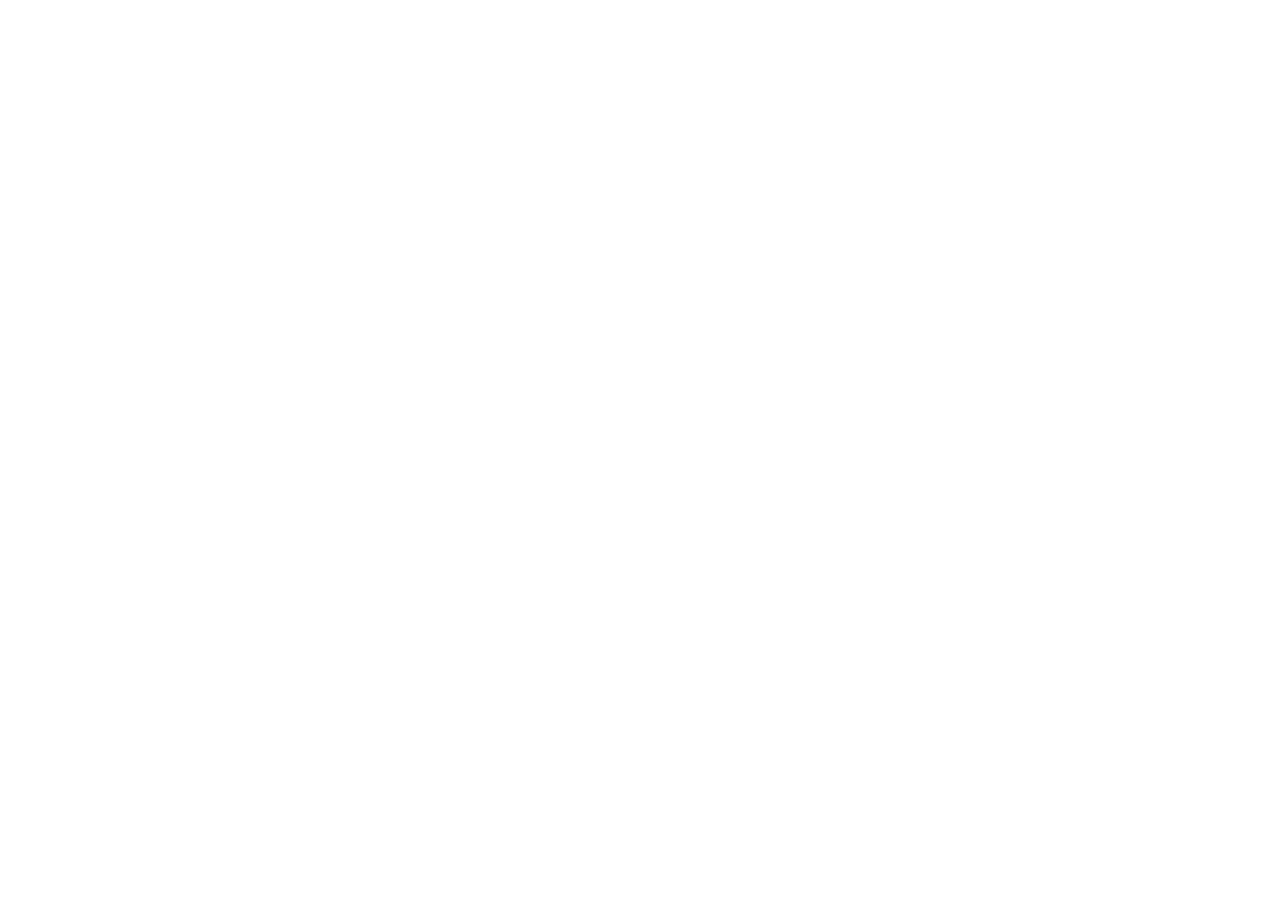
==== index.html @ 2607ab04 "init project" ====
<!DOCTYPE html>
<html lang="zh-CN">

<head>
  <meta charset="UTF-8">
  <meta name="viewport" content="width=device-width, initial-scale=1.0">
  <title>Document</title>
</head>

<body>

</body>

</html>
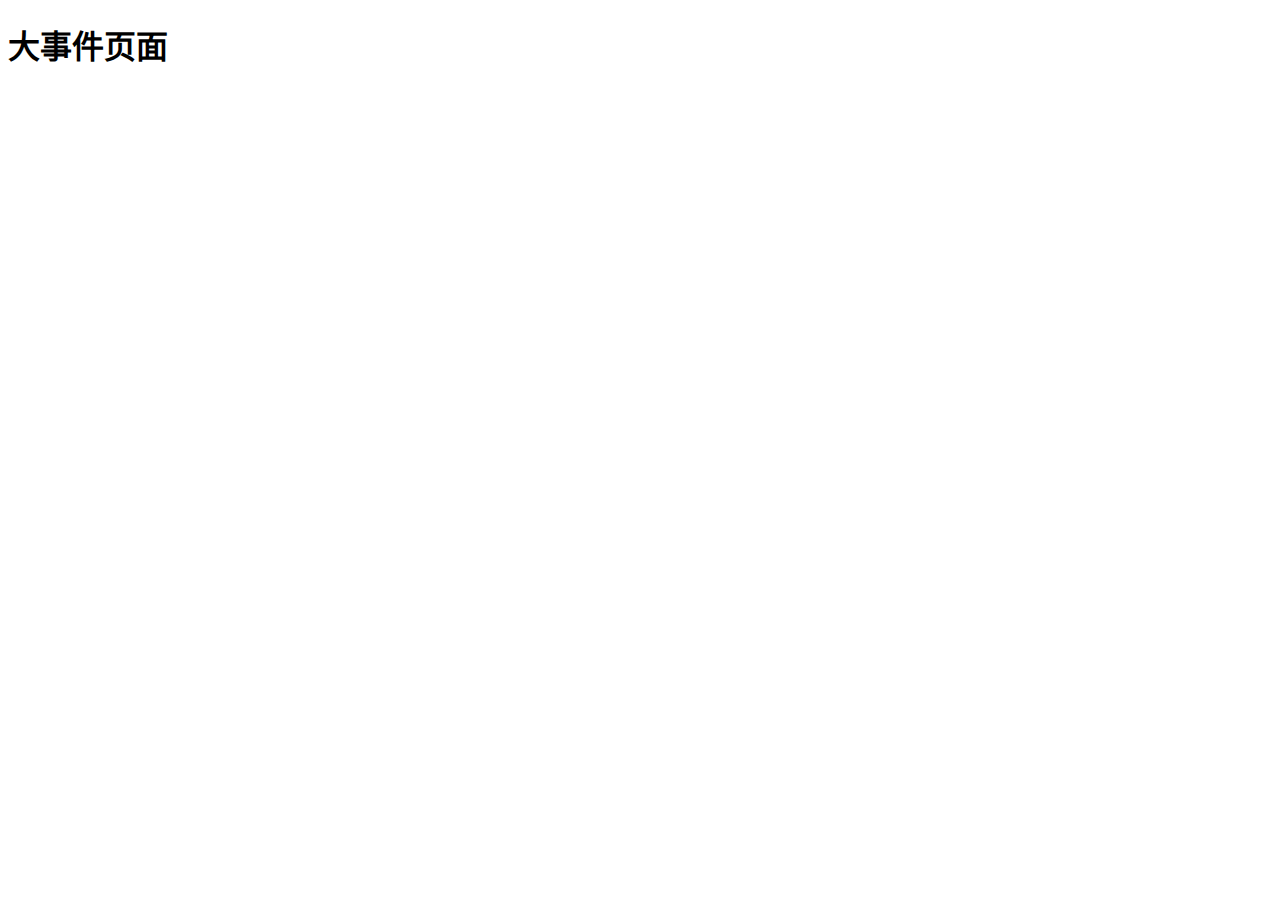
==== commit 55312d10: "大事件的登录和注册3" ====
--- a/index.html
+++ b/index.html
@@ -8,7 +8,7 @@
 </head>
 
 <body>
-
+  <h1>大事件页面</h1>
 </body>
 
 </html>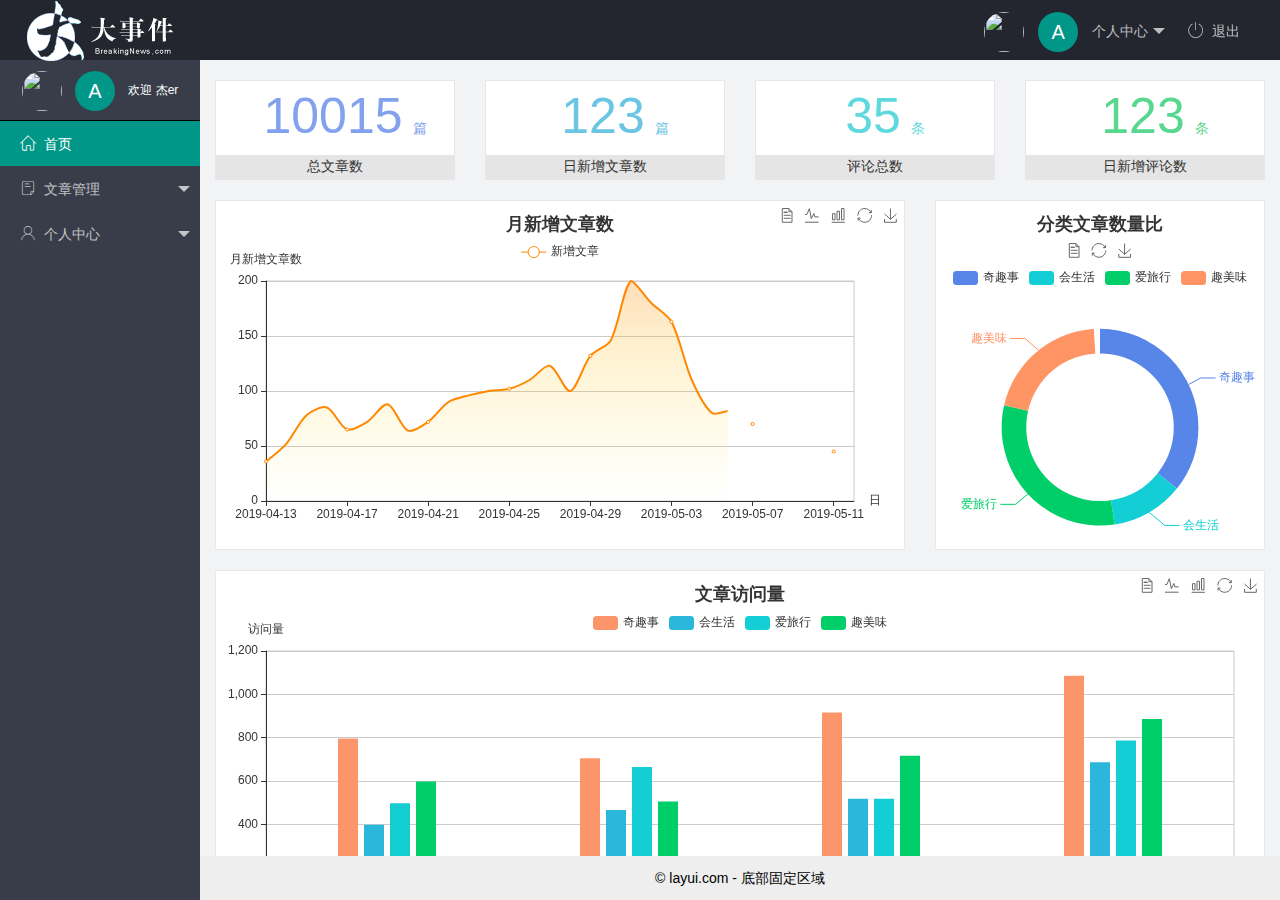
==== commit 39a429e9: "主页功能完成" ====
--- a/index.html
+++ b/index.html
@@ -1,14 +1,99 @@
 <!DOCTYPE html>
-<html lang="zh-CN">
+<html lang="en">
 
 <head>
-  <meta charset="UTF-8">
-  <meta name="viewport" content="width=device-width, initial-scale=1.0">
-  <title>Document</title>
+  <meta charset="UTF-8" />
+  <meta name="viewport" content="width=device-width, initial-scale=1.0" />
+  <title>后台主页</title>
+  <!-- 导入 layui 的样式表 -->
+  <link rel="stylesheet" href="/assets/lib/layui/css/layui.css" />
+  <!-- 引入第三方图标样式 -->
+  <link rel="stylesheet" href="/assets/fonts/iconfont.css">
+  <!-- 首页css -->
+  <link rel="stylesheet" href="/assets/css/index.css">
 </head>
 
-<body>
-  <h1>大事件页面</h1>
+<body class="layui-layout-body">
+  <div class="layui-layout layui-layout-admin">
+    <div class="layui-header">
+      <div class="layui-logo">
+        <img src="/assets/images/logo.png" alt="" />
+      </div>
+      <!-- 头部区域（可配合layui已有的水平导航） -->
+      <ul class="layui-nav layui-layout-right">
+        <li class="layui-nav-item">
+          <a href="javascript:;">
+            <img src="http://t.cn/RCzsdCq" class="layui-nav-img" />
+            <span class="user-avatar">A</span>
+            个人中心
+          </a>
+          <dl class="layui-nav-child">
+            <dd><a href="">基本资料</a></dd>
+            <dd><a href="">更换头像</a></dd>
+            <dd><a href="">重置密码</a></dd>
+          </dl>
+        </li>
+        <li class="layui-nav-item"><a href="javascript:;" id="btnLogout">
+            <span class="iconfont icon-tuichu"></span>退出</a></li>
+      </ul>
+    </div>
+
+    <div class="layui-side layui-bg-black">
+      <div class="layui-side-scroll">
+        <!-- 左侧头像区域 -->
+        <div class="userinfo">
+          <img src="http://t.cn/RCzsdCq" class="layui-nav-img">
+          <span class="user-avatar">A</span>
+          <span id="welcome">欢迎 杰er</span>
+        </div>
+        <!-- 左侧导航区域（可配合layui已有的垂直导航） -->
+        <ul class="layui-nav layui-nav-tree" lay-shrink="all">
+          <li class="layui-nav-item layui-this"><a href="/home/dashboard.html" target="fm">
+              <span class="iconfont icon-home"></span>首页</a>
+          </li>
+          <li class="layui-nav-item  ">
+            <a class="" href="javascript:;">
+              <span class="iconfont icon-16"></span>文章管理</a>
+            <dl class="layui-nav-child">
+              <dd><a href="javascript:;">
+                  <i class="layui-icon layui-icon-app"></i> 文章类别</a></dd>
+              <dd><a href="javascript:;">
+                  <i class="layui-icon layui-icon-app"></i> 文章列表</a></dd>
+              <dd><a href="javascript:;">
+                  <i class="layui-icon layui-icon-app"></i> 发表文章</a></dd>
+            </dl>
+          </li>
+          <li class="layui-nav-item">
+            <a href="javascript:;">
+              <span class="iconfont icon-user"></span>个人中心</a>
+            <dl class="layui-nav-child">
+              <dd><a href="javascript:;">
+                  <i class="layui-icon layui-icon-app"></i> 基本资料</a></dd>
+              <dd><a href="javascript:;">
+                  <i class="layui-icon layui-icon-app"></i> 更换头像</a></dd>
+              <dd><a href="javascript:;">
+                  <i class="layui-icon layui-icon-app"></i> 重置密码</a></dd>
+            </dl>
+          </li>
+        </ul>
+      </div>
+    </div>
+
+    <div class="layui-body">
+      <!-- 内容主体区域 -->
+      <iframe name="fm" src="/home/dashboard.html" frameborder="0"></iframe>
+    </div>
+
+    <div class="layui-footer">
+      <!-- 底部固定区域 -->
+      © layui.com - 底部固定区域
+    </div>
+  </div>
+  <!-- 导入 layui 的JS文件 -->
+  <script src="/assets/lib/layui/layui.all.js"></script>
+  <script src="/assets/lib/jquery.js"></script>
+  <script src="/assets/js/baseAPI.js"></script>
+  <script src="/assets/js/index.js"></script>
 </body>
 
 </html>--- a/assets/lib/layui/css/layui.css
+++ b/assets/lib/layui/css/layui.css
@@ -0,0 +1,2 @@
+/** layui-v2.5.5 MIT License By https://www.layui.com */
+ .layui-inline,img{display:inline-block;vertical-align:middle}h1,h2,h3,h4,h5,h6{font-weight:400}.layui-edge,.layui-header,.layui-inline,.layui-main{position:relative}.layui-body,.layui-edge,.layui-elip{overflow:hidden}.layui-btn,.layui-edge,.layui-inline,img{vertical-align:middle}.layui-btn,.layui-disabled,.layui-icon,.layui-unselect{-moz-user-select:none;-webkit-user-select:none;-ms-user-select:none}.layui-elip,.layui-form-checkbox span,.layui-form-pane .layui-form-label{text-overflow:ellipsis;white-space:nowrap}.layui-breadcrumb,.layui-tree-btnGroup{visibility:hidden}blockquote,body,button,dd,div,dl,dt,form,h1,h2,h3,h4,h5,h6,input,li,ol,p,pre,td,textarea,th,ul{margin:0;padding:0;-webkit-tap-highlight-color:rgba(0,0,0,0)}a:active,a:hover{outline:0}img{border:none}li{list-style:none}table{border-collapse:collapse;border-spacing:0}h4,h5,h6{font-size:100%}button,input,optgroup,option,select,textarea{font-family:inherit;font-size:inherit;font-style:inherit;font-weight:inherit;outline:0}pre{white-space:pre-wrap;white-space:-moz-pre-wrap;white-space:-pre-wrap;white-space:-o-pre-wrap;word-wrap:break-word}body{line-height:24px;font:14px Helvetica Neue,Helvetica,PingFang SC,Tahoma,Arial,sans-serif}hr{height:1px;margin:10px 0;border:0;clear:both}a{color:#333;text-decoration:none}a:hover{color:#777}a cite{font-style:normal;*cursor:pointer}.layui-border-box,.layui-border-box *{box-sizing:border-box}.layui-box,.layui-box *{box-sizing:content-box}.layui-clear{clear:both;*zoom:1}.layui-clear:after{content:'\20';clear:both;*zoom:1;display:block;height:0}.layui-inline{*display:inline;*zoom:1}.layui-edge{display:inline-block;width:0;height:0;border-width:6px;border-style:dashed;border-color:transparent}.layui-edge-top{top:-4px;border-bottom-color:#999;border-bottom-style:solid}.layui-edge-right{border-left-color:#999;border-left-style:solid}.layui-edge-bottom{top:2px;border-top-color:#999;border-top-style:solid}.layui-edge-left{border-right-color:#999;border-right-style:solid}.layui-disabled,.layui-disabled:hover{color:#d2d2d2!important;cursor:not-allowed!important}.layui-circle{border-radius:100%}.layui-show{display:block!important}.layui-hide{display:none!important}@font-face{font-family:layui-icon;src:url(../font/iconfont.eot?v=250);src:url(../font/iconfont.eot?v=250#iefix) format('embedded-opentype'),url(../font/iconfont.woff2?v=250) format('woff2'),url(../font/iconfont.woff?v=250) format('woff'),url(../font/iconfont.ttf?v=250) format('truetype'),url(../font/iconfont.svg?v=250#layui-icon) format('svg')}.layui-icon{font-family:layui-icon!important;font-size:16px;font-style:normal;-webkit-font-smoothing:antialiased;-moz-osx-font-smoothing:grayscale}.layui-icon-reply-fill:before{content:"\e611"}.layui-icon-set-fill:before{content:"\e614"}.layui-icon-menu-fill:before{content:"\e60f"}.layui-icon-search:before{content:"\e615"}.layui-icon-share:before{content:"\e641"}.layui-icon-set-sm:before{content:"\e620"}.layui-icon-engine:before{content:"\e628"}.layui-icon-close:before{content:"\1006"}.layui-icon-close-fill:before{content:"\1007"}.layui-icon-chart-screen:before{content:"\e629"}.layui-icon-star:before{content:"\e600"}.layui-icon-circle-dot:before{content:"\e617"}.layui-icon-chat:before{content:"\e606"}.layui-icon-release:before{content:"\e609"}.layui-icon-list:before{content:"\e60a"}.layui-icon-chart:before{content:"\e62c"}.layui-icon-ok-circle:before{content:"\1005"}.layui-icon-layim-theme:before{content:"\e61b"}.layui-icon-table:before{content:"\e62d"}.layui-icon-right:before{content:"\e602"}.layui-icon-left:before{content:"\e603"}.layui-icon-cart-simple:before{content:"\e698"}.layui-icon-face-cry:before{content:"\e69c"}.layui-icon-face-smile:before{content:"\e6af"}.layui-icon-survey:before{content:"\e6b2"}.layui-icon-tree:before{content:"\e62e"}.layui-icon-upload-circle:before{content:"\e62f"}.layui-icon-add-circle:before{content:"\e61f"}.layui-icon-download-circle:before{content:"\e601"}.layui-icon-templeate-1:before{content:"\e630"}.layui-icon-util:before{content:"\e631"}.layui-icon-face-surprised:before{content:"\e664"}.layui-icon-edit:before{content:"\e642"}.layui-icon-speaker:before{content:"\e645"}.layui-icon-down:before{content:"\e61a"}.layui-icon-file:before{content:"\e621"}.layui-icon-layouts:before{content:"\e632"}.layui-icon-rate-half:before{content:"\e6c9"}.layui-icon-add-circle-fine:before{content:"\e608"}.layui-icon-prev-circle:before{content:"\e633"}.layui-icon-read:before{content:"\e705"}.layui-icon-404:before{content:"\e61c"}.layui-icon-carousel:before{content:"\e634"}.layui-icon-help:before{content:"\e607"}.layui-icon-code-circle:before{content:"\e635"}.layui-icon-water:before{content:"\e636"}.layui-icon-username:before{content:"\e66f"}.layui-icon-find-fill:before{content:"\e670"}.layui-icon-about:before{content:"\e60b"}.layui-icon-location:before{content:"\e715"}.layui-icon-up:before{content:"\e619"}.layui-icon-pause:before{content:"\e651"}.layui-icon-date:before{content:"\e637"}.layui-icon-layim-uploadfile:before{content:"\e61d"}.layui-icon-delete:before{content:"\e640"}.layui-icon-play:before{content:"\e652"}.layui-icon-top:before{content:"\e604"}.layui-icon-friends:before{content:"\e612"}.layui-icon-refresh-3:before{content:"\e9aa"}.layui-icon-ok:before{content:"\e605"}.layui-icon-layer:before{content:"\e638"}.layui-icon-face-smile-fine:before{content:"\e60c"}.layui-icon-dollar:before{content:"\e659"}.layui-icon-group:before{content:"\e613"}.layui-icon-layim-download:before{content:"\e61e"}.layui-icon-picture-fine:before{content:"\e60d"}.layui-icon-link:before{content:"\e64c"}.layui-icon-diamond:before{content:"\e735"}.layui-icon-log:before{content:"\e60e"}.layui-icon-rate-solid:before{content:"\e67a"}.layui-icon-fonts-del:before{content:"\e64f"}.layui-icon-unlink:before{content:"\e64d"}.layui-icon-fonts-clear:before{content:"\e639"}.layui-icon-triangle-r:before{content:"\e623"}.layui-icon-circle:before{content:"\e63f"}.layui-icon-radio:before{content:"\e643"}.layui-icon-align-center:before{content:"\e647"}.layui-icon-align-right:before{content:"\e648"}.layui-icon-align-left:before{content:"\e649"}.layui-icon-loading-1:before{content:"\e63e"}.layui-icon-return:before{content:"\e65c"}.layui-icon-fonts-strong:before{content:"\e62b"}.layui-icon-upload:before{content:"\e67c"}.layui-icon-dialogue:before{content:"\e63a"}.layui-icon-video:before{content:"\e6ed"}.layui-icon-headset:before{content:"\e6fc"}.layui-icon-cellphone-fine:before{content:"\e63b"}.layui-icon-add-1:before{content:"\e654"}.layui-icon-face-smile-b:before{content:"\e650"}.layui-icon-fonts-html:before{content:"\e64b"}.layui-icon-form:before{content:"\e63c"}.layui-icon-cart:before{content:"\e657"}.layui-icon-camera-fill:before{content:"\e65d"}.layui-icon-tabs:before{content:"\e62a"}.layui-icon-fonts-code:before{content:"\e64e"}.layui-icon-fire:before{content:"\e756"}.layui-icon-set:before{content:"\e716"}.layui-icon-fonts-u:before{content:"\e646"}.layui-icon-triangle-d:before{content:"\e625"}.layui-icon-tips:before{content:"\e702"}.layui-icon-picture:before{content:"\e64a"}.layui-icon-more-vertical:before{content:"\e671"}.layui-icon-flag:before{content:"\e66c"}.layui-icon-loading:before{content:"\e63d"}.layui-icon-fonts-i:before{content:"\e644"}.layui-icon-refresh-1:before{content:"\e666"}.layui-icon-rmb:before{content:"\e65e"}.layui-icon-home:before{content:"\e68e"}.layui-icon-user:before{content:"\e770"}.layui-icon-notice:before{content:"\e667"}.layui-icon-login-weibo:before{content:"\e675"}.layui-icon-voice:before{content:"\e688"}.layui-icon-upload-drag:before{content:"\e681"}.layui-icon-login-qq:before{content:"\e676"}.layui-icon-snowflake:before{content:"\e6b1"}.layui-icon-file-b:before{content:"\e655"}.layui-icon-template:before{content:"\e663"}.layui-icon-auz:before{content:"\e672"}.layui-icon-console:before{content:"\e665"}.layui-icon-app:before{content:"\e653"}.layui-icon-prev:before{content:"\e65a"}.layui-icon-website:before{content:"\e7ae"}.layui-icon-next:before{content:"\e65b"}.layui-icon-component:before{content:"\e857"}.layui-icon-more:before{content:"\e65f"}.layui-icon-login-wechat:before{content:"\e677"}.layui-icon-shrink-right:before{content:"\e668"}.layui-icon-spread-left:before{content:"\e66b"}.layui-icon-camera:before{content:"\e660"}.layui-icon-note:before{content:"\e66e"}.layui-icon-refresh:before{content:"\e669"}.layui-icon-female:before{content:"\e661"}.layui-icon-male:before{content:"\e662"}.layui-icon-password:before{content:"\e673"}.layui-icon-senior:before{content:"\e674"}.layui-icon-theme:before{content:"\e66a"}.layui-icon-tread:before{content:"\e6c5"}.layui-icon-praise:before{content:"\e6c6"}.layui-icon-star-fill:before{content:"\e658"}.layui-icon-rate:before{content:"\e67b"}.layui-icon-template-1:before{content:"\e656"}.layui-icon-vercode:before{content:"\e679"}.layui-icon-cellphone:before{content:"\e678"}.layui-icon-screen-full:before{content:"\e622"}.layui-icon-screen-restore:before{content:"\e758"}.layui-icon-cols:before{content:"\e610"}.layui-icon-export:before{content:"\e67d"}.layui-icon-print:before{content:"\e66d"}.layui-icon-slider:before{content:"\e714"}.layui-icon-addition:before{content:"\e624"}.layui-icon-subtraction:before{content:"\e67e"}.layui-icon-service:before{content:"\e626"}.layui-icon-transfer:before{content:"\e691"}.layui-main{width:1140px;margin:0 auto}.layui-header{z-index:1000;height:60px}.layui-header a:hover{transition:all .5s;-webkit-transition:all .5s}.layui-side{position:fixed;left:0;top:0;bottom:0;z-index:999;width:200px;overflow-x:hidden}.layui-side-scroll{position:relative;width:220px;height:100%;overflow-x:hidden}.layui-body{position:absolute;left:200px;right:0;top:0;bottom:0;z-index:998;width:auto;overflow-y:auto;box-sizing:border-box}.layui-layout-body{overflow:hidden}.layui-layout-admin .layui-header{background-color:#23262E}.layui-layout-admin .layui-side{top:60px;width:200px;overflow-x:hidden}.layui-layout-admin .layui-body{position:fixed;top:60px;bottom:44px}.layui-layout-admin .layui-main{width:auto;margin:0 15px}.layui-layout-admin .layui-footer{position:fixed;left:200px;right:0;bottom:0;height:44px;line-height:44px;padding:0 15px;background-color:#eee}.layui-layout-admin .layui-logo{position:absolute;left:0;top:0;width:200px;height:100%;line-height:60px;text-align:center;color:#009688;font-size:16px}.layui-layout-admin .layui-header .layui-nav{background:0 0}.layui-layout-left{position:absolute!important;left:200px;top:0}.layui-layout-right{position:absolute!important;right:0;top:0}.layui-container{position:relative;margin:0 auto;padding:0 15px;box-sizing:border-box}.layui-fluid{position:relative;margin:0 auto;padding:0 15px}.layui-row:after,.layui-row:before{content:'';display:block;clear:both}.layui-col-lg1,.layui-col-lg10,.layui-col-lg11,.layui-col-lg12,.layui-col-lg2,.layui-col-lg3,.layui-col-lg4,.layui-col-lg5,.layui-col-lg6,.layui-col-lg7,.layui-col-lg8,.layui-col-lg9,.layui-col-md1,.layui-col-md10,.layui-col-md11,.layui-col-md12,.layui-col-md2,.layui-col-md3,.layui-col-md4,.layui-col-md5,.layui-col-md6,.layui-col-md7,.layui-col-md8,.layui-col-md9,.layui-col-sm1,.layui-col-sm10,.layui-col-sm11,.layui-col-sm12,.layui-col-sm2,.layui-col-sm3,.layui-col-sm4,.layui-col-sm5,.layui-col-sm6,.layui-col-sm7,.layui-col-sm8,.layui-col-sm9,.layui-col-xs1,.layui-col-xs10,.layui-col-xs11,.layui-col-xs12,.layui-col-xs2,.layui-col-xs3,.layui-col-xs4,.layui-col-xs5,.layui-col-xs6,.layui-col-xs7,.layui-col-xs8,.layui-col-xs9{position:relative;display:block;box-sizing:border-box}.layui-col-xs1,.layui-col-xs10,.layui-col-xs11,.layui-col-xs12,.layui-col-xs2,.layui-col-xs3,.layui-col-xs4,.layui-col-xs5,.layui-col-xs6,.layui-col-xs7,.layui-col-xs8,.layui-col-xs9{float:left}.layui-col-xs1{width:8.33333333%}.layui-col-xs2{width:16.66666667%}.layui-col-xs3{width:25%}.layui-col-xs4{width:33.33333333%}.layui-col-xs5{width:41.66666667%}.layui-col-xs6{width:50%}.layui-col-xs7{width:58.33333333%}.layui-col-xs8{width:66.66666667%}.layui-col-xs9{width:75%}.layui-col-xs10{width:83.33333333%}.layui-col-xs11{width:91.66666667%}.layui-col-xs12{width:100%}.layui-col-xs-offset1{margin-left:8.33333333%}.layui-col-xs-offset2{margin-left:16.66666667%}.layui-col-xs-offset3{margin-left:25%}.layui-col-xs-offset4{margin-left:33.33333333%}.layui-col-xs-offset5{margin-left:41.66666667%}.layui-col-xs-offset6{margin-left:50%}.layui-col-xs-offset7{margin-left:58.33333333%}.layui-col-xs-offset8{margin-left:66.66666667%}.layui-col-xs-offset9{margin-left:75%}.layui-col-xs-offset10{margin-left:83.33333333%}.layui-col-xs-offset11{margin-left:91.66666667%}.layui-col-xs-offset12{margin-left:100%}@media screen and (max-width:768px){.layui-hide-xs{display:none!important}.layui-show-xs-block{display:block!important}.layui-show-xs-inline{display:inline!important}.layui-show-xs-inline-block{display:inline-block!important}}@media screen and (min-width:768px){.layui-container{width:750px}.layui-hide-sm{display:none!important}.layui-show-sm-block{display:block!important}.layui-show-sm-inline{display:inline!important}.layui-show-sm-inline-block{display:inline-block!important}.layui-col-sm1,.layui-col-sm10,.layui-col-sm11,.layui-col-sm12,.layui-col-sm2,.layui-col-sm3,.layui-col-sm4,.layui-col-sm5,.layui-col-sm6,.layui-col-sm7,.layui-col-sm8,.layui-col-sm9{float:left}.layui-col-sm1{width:8.33333333%}.layui-col-sm2{width:16.66666667%}.layui-col-sm3{width:25%}.layui-col-sm4{width:33.33333333%}.layui-col-sm5{width:41.66666667%}.layui-col-sm6{width:50%}.layui-col-sm7{width:58.33333333%}.layui-col-sm8{width:66.66666667%}.layui-col-sm9{width:75%}.layui-col-sm10{width:83.33333333%}.layui-col-sm11{width:91.66666667%}.layui-col-sm12{width:100%}.layui-col-sm-offset1{margin-left:8.33333333%}.layui-col-sm-offset2{margin-left:16.66666667%}.layui-col-sm-offset3{margin-left:25%}.layui-col-sm-offset4{margin-left:33.33333333%}.layui-col-sm-offset5{margin-left:41.66666667%}.layui-col-sm-offset6{margin-left:50%}.layui-col-sm-offset7{margin-left:58.33333333%}.layui-col-sm-offset8{margin-left:66.66666667%}.layui-col-sm-offset9{margin-left:75%}.layui-col-sm-offset10{margin-left:83.33333333%}.layui-col-sm-offset11{margin-left:91.66666667%}.layui-col-sm-offset12{margin-left:100%}}@media screen and (min-width:992px){.layui-container{width:970px}.layui-hide-md{display:none!important}.layui-show-md-block{display:block!important}.layui-show-md-inline{display:inline!important}.layui-show-md-inline-block{display:inline-block!important}.layui-col-md1,.layui-col-md10,.layui-col-md11,.layui-col-md12,.layui-col-md2,.layui-col-md3,.layui-col-md4,.layui-col-md5,.layui-col-md6,.layui-col-md7,.layui-col-md8,.layui-col-md9{float:left}.layui-col-md1{width:8.33333333%}.layui-col-md2{width:16.66666667%}.layui-col-md3{width:25%}.layui-col-md4{width:33.33333333%}.layui-col-md5{width:41.66666667%}.layui-col-md6{width:50%}.layui-col-md7{width:58.33333333%}.layui-col-md8{width:66.66666667%}.layui-col-md9{width:75%}.layui-col-md10{width:83.33333333%}.layui-col-md11{width:91.66666667%}.layui-col-md12{width:100%}.layui-col-md-offset1{margin-left:8.33333333%}.layui-col-md-offset2{margin-left:16.66666667%}.layui-col-md-offset3{margin-left:25%}.layui-col-md-offset4{margin-left:33.33333333%}.layui-col-md-offset5{margin-left:41.66666667%}.layui-col-md-offset6{margin-left:50%}.layui-col-md-offset7{margin-left:58.33333333%}.layui-col-md-offset8{margin-left:66.66666667%}.layui-col-md-offset9{margin-left:75%}.layui-col-md-offset10{margin-left:83.33333333%}.layui-col-md-offset11{margin-left:91.66666667%}.layui-col-md-offset12{margin-left:100%}}@media screen and (min-width:1200px){.layui-container{width:1170px}.layui-hide-lg{display:none!important}.layui-show-lg-block{display:block!important}.layui-show-lg-inline{display:inline!important}.layui-show-lg-inline-block{display:inline-block!important}.layui-col-lg1,.layui-col-lg10,.layui-col-lg11,.layui-col-lg12,.layui-col-lg2,.layui-col-lg3,.layui-col-lg4,.layui-col-lg5,.layui-col-lg6,.layui-col-lg7,.layui-col-lg8,.layui-col-lg9{float:left}.layui-col-lg1{width:8.33333333%}.layui-col-lg2{width:16.66666667%}.layui-col-lg3{width:25%}.layui-col-lg4{width:33.33333333%}.layui-col-lg5{width:41.66666667%}.layui-col-lg6{width:50%}.layui-col-lg7{width:58.33333333%}.layui-col-lg8{width:66.66666667%}.layui-col-lg9{width:75%}.layui-col-lg10{width:83.33333333%}.layui-col-lg11{width:91.66666667%}.layui-col-lg12{width:100%}.layui-col-lg-offset1{margin-left:8.33333333%}.layui-col-lg-offset2{margin-left:16.66666667%}.layui-col-lg-offset3{margin-left:25%}.layui-col-lg-offset4{margin-left:33.33333333%}.layui-col-lg-offset5{margin-left:41.66666667%}.layui-col-lg-offset6{margin-left:50%}.layui-col-lg-offset7{margin-left:58.33333333%}.layui-col-lg-offset8{margin-left:66.66666667%}.layui-col-lg-offset9{margin-left:75%}.layui-col-lg-offset10{margin-left:83.33333333%}.layui-col-lg-offset11{margin-left:91.66666667%}.layui-col-lg-offset12{margin-left:100%}}.layui-col-space1{margin:-.5px}.layui-col-space1>*{padding:.5px}.layui-col-space3{margin:-1.5px}.layui-col-space3>*{padding:1.5px}.layui-col-space5{margin:-2.5px}.layui-col-space5>*{padding:2.5px}.layui-col-space8{margin:-3.5px}.layui-col-space8>*{padding:3.5px}.layui-col-space10{margin:-5px}.layui-col-space10>*{padding:5px}.layui-col-space12{margin:-6px}.layui-col-space12>*{padding:6px}.layui-col-space15{margin:-7.5px}.layui-col-space15>*{padding:7.5px}.layui-col-space18{margin:-9px}.layui-col-space18>*{padding:9px}.layui-col-space20{margin:-10px}.layui-col-space20>*{padding:10px}.layui-col-space22{margin:-11px}.layui-col-space22>*{padding:11px}.layui-col-space25{margin:-12.5px}.layui-col-space25>*{padding:12.5px}.layui-col-space30{margin:-15px}.layui-col-space30>*{padding:15px}.layui-btn,.layui-input,.layui-select,.layui-textarea,.layui-upload-button{outline:0;-webkit-appearance:none;transition:all .3s;-webkit-transition:all .3s;box-sizing:border-box}.layui-elem-quote{margin-bottom:10px;padding:15px;line-height:22px;border-left:5px solid #009688;border-radius:0 2px 2px 0;background-color:#f2f2f2}.layui-quote-nm{border-style:solid;border-width:1px 1px 1px 5px;background:0 0}.layui-elem-field{margin-bottom:10px;padding:0;border-width:1px;border-style:solid}.layui-elem-field legend{margin-left:20px;padding:0 10px;font-size:20px;font-weight:300}.layui-field-title{margin:10px 0 20px;border-width:1px 0 0}.layui-field-box{padding:10px 15px}.layui-field-title .layui-field-box{padding:10px 0}.layui-progress{position:relative;height:6px;border-radius:20px;background-color:#e2e2e2}.layui-progress-bar{position:absolute;left:0;top:0;width:0;max-width:100%;height:6px;border-radius:20px;text-align:right;background-color:#5FB878;transition:all .3s;-webkit-transition:all .3s}.layui-progress-big,.layui-progress-big .layui-progress-bar{height:18px;line-height:18px}.layui-progress-text{position:relative;top:-20px;line-height:18px;font-size:12px;color:#666}.layui-progress-big .layui-progress-text{position:static;padding:0 10px;color:#fff}.layui-collapse{border-width:1px;border-style:solid;border-radius:2px}.layui-colla-content,.layui-colla-item{border-top-width:1px;border-top-style:solid}.layui-colla-item:first-child{border-top:none}.layui-colla-title{position:relative;height:42px;line-height:42px;padding:0 15px 0 35px;color:#333;background-color:#f2f2f2;cursor:pointer;font-size:14px;overflow:hidden}.layui-colla-content{display:none;padding:10px 15px;line-height:22px;color:#666}.layui-colla-icon{position:absolute;left:15px;top:0;font-size:14px}.layui-card{margin-bottom:15px;border-radius:2px;background-color:#fff;box-shadow:0 1px 2px 0 rgba(0,0,0,.05)}.layui-card:last-child{margin-bottom:0}.layui-card-header{position:relative;height:42px;line-height:42px;padding:0 15px;border-bottom:1px solid #f6f6f6;color:#333;border-radius:2px 2px 0 0;font-size:14px}.layui-bg-black,.layui-bg-blue,.layui-bg-cyan,.layui-bg-green,.layui-bg-orange,.layui-bg-red{color:#fff!important}.layui-card-body{position:relative;padding:10px 15px;line-height:24px}.layui-card-body[pad15]{padding:15px}.layui-card-body[pad20]{padding:20px}.layui-card-body .layui-table{margin:5px 0}.layui-card .layui-tab{margin:0}.layui-panel-window{position:relative;padding:15px;border-radius:0;border-top:5px solid #E6E6E6;background-color:#fff}.layui-auxiliar-moving{position:fixed;left:0;right:0;top:0;bottom:0;width:100%;height:100%;background:0 0;z-index:9999999999}.layui-form-label,.layui-form-mid,.layui-form-select,.layui-input-block,.layui-input-inline,.layui-textarea{position:relative}.layui-bg-red{background-color:#FF5722!important}.layui-bg-orange{background-color:#FFB800!important}.layui-bg-green{background-color:#009688!important}.layui-bg-cyan{background-color:#2F4056!important}.layui-bg-blue{background-color:#1E9FFF!important}.layui-bg-black{background-color:#393D49!important}.layui-bg-gray{background-color:#eee!important;color:#666!important}.layui-badge-rim,.layui-colla-content,.layui-colla-item,.layui-collapse,.layui-elem-field,.layui-form-pane .layui-form-item[pane],.layui-form-pane .layui-form-label,.layui-input,.layui-layedit,.layui-layedit-tool,.layui-quote-nm,.layui-select,.layui-tab-bar,.layui-tab-card,.layui-tab-title,.layui-tab-title .layui-this:after,.layui-textarea{border-color:#e6e6e6}.layui-timeline-item:before,hr{background-color:#e6e6e6}.layui-text{line-height:22px;font-size:14px;color:#666}.layui-text h1,.layui-text h2,.layui-text h3{font-weight:500;color:#333}.layui-text h1{font-size:30px}.layui-text h2{font-size:24px}.layui-text h3{font-size:18px}.layui-text a:not(.layui-btn){color:#01AAED}.layui-text a:not(.layui-btn):hover{text-decoration:underline}.layui-text ul{padding:5px 0 5px 15px}.layui-text ul li{margin-top:5px;list-style-type:disc}.layui-text em,.layui-word-aux{color:#999!important;padding:0 5px!important}.layui-btn{display:inline-block;height:38px;line-height:38px;padding:0 18px;background-color:#009688;color:#fff;white-space:nowrap;text-align:center;font-size:14px;border:none;border-radius:2px;cursor:pointer}.layui-btn:hover{opacity:.8;filter:alpha(opacity=80);color:#fff}.layui-btn:active{opacity:1;filter:alpha(opacity=100)}.layui-btn+.layui-btn{margin-left:10px}.layui-btn-container{font-size:0}.layui-btn-container .layui-btn{margin-right:10px;margin-bottom:10px}.layui-btn-container .layui-btn+.layui-btn{margin-left:0}.layui-table .layui-btn-container .layui-btn{margin-bottom:9px}.layui-btn-radius{border-radius:100px}.layui-btn .layui-icon{margin-right:3px;font-size:18px;vertical-align:bottom;vertical-align:middle\9}.layui-btn-primary{border:1px solid #C9C9C9;background-color:#fff;color:#555}.layui-btn-primary:hover{border-color:#009688;color:#333}.layui-btn-normal{background-color:#1E9FFF}.layui-btn-warm{background-color:#FFB800}.layui-btn-danger{background-color:#FF5722}.layui-btn-checked{background-color:#5FB878}.layui-btn-disabled,.layui-btn-disabled:active,.layui-btn-disabled:hover{border:1px solid #e6e6e6;background-color:#FBFBFB;color:#C9C9C9;cursor:not-allowed;opacity:1}.layui-btn-lg{height:44px;line-height:44px;padding:0 25px;font-size:16px}.layui-btn-sm{height:30px;line-height:30px;padding:0 10px;font-size:12px}.layui-btn-sm i{font-size:16px!important}.layui-btn-xs{height:22px;line-height:22px;padding:0 5px;font-size:12px}.layui-btn-xs i{font-size:14px!important}.layui-btn-group{display:inline-block;vertical-align:middle;font-size:0}.layui-btn-group .layui-btn{margin-left:0!important;margin-right:0!important;border-left:1px solid rgba(255,255,255,.5);border-radius:0}.layui-btn-group .layui-btn-primary{border-left:none}.layui-btn-group .layui-btn-primary:hover{border-color:#C9C9C9;color:#009688}.layui-btn-group .layui-btn:first-child{border-left:none;border-radius:2px 0 0 2px}.layui-btn-group .layui-btn-primary:first-child{border-left:1px solid #c9c9c9}.layui-btn-group .layui-btn:last-child{border-radius:0 2px 2px 0}.layui-btn-group .layui-btn+.layui-btn{margin-left:0}.layui-btn-group+.layui-btn-group{margin-left:10px}.layui-btn-fluid{width:100%}.layui-input,.layui-select,.layui-textarea{height:38px;line-height:1.3;line-height:38px\9;border-width:1px;border-style:solid;background-color:#fff;border-radius:2px}.layui-input::-webkit-input-placeholder,.layui-select::-webkit-input-placeholder,.layui-textarea::-webkit-input-placeholder{line-height:1.3}.layui-input,.layui-textarea{display:block;width:100%;padding-left:10px}.layui-input:hover,.layui-textarea:hover{border-color:#D2D2D2!important}.layui-input:focus,.layui-textarea:focus{border-color:#C9C9C9!important}.layui-textarea{min-height:100px;height:auto;line-height:20px;padding:6px 10px;resize:vertical}.layui-select{padding:0 10px}.layui-form input[type=checkbox],.layui-form input[type=radio],.layui-form select{display:none}.layui-form [lay-ignore]{display:initial}.layui-form-item{margin-bottom:15px;clear:both;*zoom:1}.layui-form-item:after{content:'\20';clear:both;*zoom:1;display:block;height:0}.layui-form-label{float:left;display:block;padding:9px 15px;width:80px;font-weight:400;line-height:20px;text-align:right}.layui-form-label-col{display:block;float:none;padding:9px 0;line-height:20px;text-align:left}.layui-form-item .layui-inline{margin-bottom:5px;margin-right:10px}.layui-input-block{margin-left:110px;min-height:36px}.layui-input-inline{display:inline-block;vertical-align:middle}.layui-form-item .layui-input-inline{float:left;width:190px;margin-right:10px}.layui-form-text .layui-input-inline{width:auto}.layui-form-mid{float:left;display:block;padding:9px 0!important;line-height:20px;margin-right:10px}.layui-form-danger+.layui-form-select .layui-input,.layui-form-danger:focus{border-color:#FF5722!important}.layui-form-select .layui-input{padding-right:30px;cursor:pointer}.layui-form-select .layui-edge{position:absolute;right:10px;top:50%;margin-top:-3px;cursor:pointer;border-width:6px;border-top-color:#c2c2c2;border-top-style:solid;transition:all .3s;-webkit-transition:all .3s}.layui-form-select dl{display:none;position:absolute;left:0;top:42px;padding:5px 0;z-index:899;min-width:100%;border:1px solid #d2d2d2;max-height:300px;overflow-y:auto;background-color:#fff;border-radius:2px;box-shadow:0 2px 4px rgba(0,0,0,.12);box-sizing:border-box}.layui-form-select dl dd,.layui-form-select dl dt{padding:0 10px;line-height:36px;white-space:nowrap;overflow:hidden;text-overflow:ellipsis}.layui-form-select dl dt{font-size:12px;color:#999}.layui-form-select dl dd{cursor:pointer}.layui-form-select dl dd:hover{background-color:#f2f2f2;-webkit-transition:.5s all;transition:.5s all}.layui-form-select .layui-select-group dd{padding-left:20px}.layui-form-select dl dd.layui-select-tips{padding-left:10px!important;color:#999}.layui-form-select dl dd.layui-this{background-color:#5FB878;color:#fff}.layui-form-checkbox,.layui-form-select dl dd.layui-disabled{background-color:#fff}.layui-form-selected dl{display:block}.layui-form-checkbox,.layui-form-checkbox *,.layui-form-switch{display:inline-block;vertical-align:middle}.layui-form-selected .layui-edge{margin-top:-9px;-webkit-transform:rotate(180deg);transform:rotate(180deg);margin-top:-3px\9}:root .layui-form-selected .layui-edge{margin-top:-9px\0/IE9}.layui-form-selectup dl{top:auto;bottom:42px}.layui-select-none{margin:5px 0;text-align:center;color:#999}.layui-select-disabled .layui-disabled{border-color:#eee!important}.layui-select-disabled .layui-edge{border-top-color:#d2d2d2}.layui-form-checkbox{position:relative;height:30px;line-height:30px;margin-right:10px;padding-right:30px;cursor:pointer;font-size:0;-webkit-transition:.1s linear;transition:.1s linear;box-sizing:border-box}.layui-form-checkbox span{padding:0 10px;height:100%;font-size:14px;border-radius:2px 0 0 2px;background-color:#d2d2d2;color:#fff;overflow:hidden}.layui-form-checkbox:hover span{background-color:#c2c2c2}.layui-form-checkbox i{position:absolute;right:0;top:0;width:30px;height:28px;border:1px solid #d2d2d2;border-left:none;border-radius:0 2px 2px 0;color:#fff;font-size:20px;text-align:center}.layui-form-checkbox:hover i{border-color:#c2c2c2;color:#c2c2c2}.layui-form-checked,.layui-form-checked:hover{border-color:#5FB878}.layui-form-checked span,.layui-form-checked:hover span{background-color:#5FB878}.layui-form-checked i,.layui-form-checked:hover i{color:#5FB878}.layui-form-item .layui-form-checkbox{margin-top:4px}.layui-form-checkbox[lay-skin=primary]{height:auto!important;line-height:normal!important;min-width:18px;min-height:18px;border:none!important;margin-right:0;padding-left:28px;padding-right:0;background:0 0}.layui-form-checkbox[lay-skin=primary] span{padding-left:0;padding-right:15px;line-height:18px;background:0 0;color:#666}.layui-form-checkbox[lay-skin=primary] i{right:auto;left:0;width:16px;height:16px;line-height:16px;border:1px solid #d2d2d2;font-size:12px;border-radius:2px;background-color:#fff;-webkit-transition:.1s linear;transition:.1s linear}.layui-form-checkbox[lay-skin=primary]:hover i{border-color:#5FB878;color:#fff}.layui-form-checked[lay-skin=primary] i{border-color:#5FB878!important;background-color:#5FB878;color:#fff}.layui-checkbox-disbaled[lay-skin=primary] span{background:0 0!important;color:#c2c2c2}.layui-checkbox-disbaled[lay-skin=primary]:hover i{border-color:#d2d2d2}.layui-form-item .layui-form-checkbox[lay-skin=primary]{margin-top:10px}.layui-form-switch{position:relative;height:22px;line-height:22px;min-width:35px;padding:0 5px;margin-top:8px;border:1px solid #d2d2d2;border-radius:20px;cursor:pointer;background-color:#fff;-webkit-transition:.1s linear;transition:.1s linear}.layui-form-switch i{position:absolute;left:5px;top:3px;width:16px;height:16px;border-radius:20px;background-color:#d2d2d2;-webkit-transition:.1s linear;transition:.1s linear}.layui-form-switch em{position:relative;top:0;width:25px;margin-left:21px;padding:0!important;text-align:center!important;color:#999!important;font-style:normal!important;font-size:12px}.layui-form-onswitch{border-color:#5FB878;background-color:#5FB878}.layui-checkbox-disbaled,.layui-checkbox-disbaled i{border-color:#e2e2e2!important}.layui-form-onswitch i{left:100%;margin-left:-21px;background-color:#fff}.layui-form-onswitch em{margin-left:5px;margin-right:21px;color:#fff!important}.layui-checkbox-disbaled span{background-color:#e2e2e2!important}.layui-checkbox-disbaled:hover i{color:#fff!important}[lay-radio]{display:none}.layui-form-radio,.layui-form-radio *{display:inline-block;vertical-align:middle}.layui-form-radio{line-height:28px;margin:6px 10px 0 0;padding-right:10px;cursor:pointer;font-size:0}.layui-form-radio *{font-size:14px}.layui-form-radio>i{margin-right:8px;font-size:22px;color:#c2c2c2}.layui-form-radio>i:hover,.layui-form-radioed>i{color:#5FB878}.layui-radio-disbaled>i{color:#e2e2e2!important}.layui-form-pane .layui-form-label{width:110px;padding:8px 15px;height:38px;line-height:20px;border-width:1px;border-style:solid;border-radius:2px 0 0 2px;text-align:center;background-color:#FBFBFB;overflow:hidden;box-sizing:border-box}.layui-form-pane .layui-input-inline{margin-left:-1px}.layui-form-pane .layui-input-block{margin-left:110px;left:-1px}.layui-form-pane .layui-input{border-radius:0 2px 2px 0}.layui-form-pane .layui-form-text .layui-form-label{float:none;width:100%;border-radius:2px;box-sizing:border-box;text-align:left}.layui-form-pane .layui-form-text .layui-input-inline{display:block;margin:0;top:-1px;clear:both}.layui-form-pane .layui-form-text .layui-input-block{margin:0;left:0;top:-1px}.layui-form-pane .layui-form-text .layui-textarea{min-height:100px;border-radius:0 0 2px 2px}.layui-form-pane .layui-form-checkbox{margin:4px 0 4px 10px}.layui-form-pane .layui-form-radio,.layui-form-pane .layui-form-switch{margin-top:6px;margin-left:10px}.layui-form-pane .layui-form-item[pane]{position:relative;border-width:1px;border-style:solid}.layui-form-pane .layui-form-item[pane] .layui-form-label{position:absolute;left:0;top:0;height:100%;border-width:0 1px 0 0}.layui-form-pane .layui-form-item[pane] .layui-input-inline{margin-left:110px}@media screen and (max-width:450px){.layui-form-item .layui-form-label{text-overflow:ellipsis;overflow:hidden;white-space:nowrap}.layui-form-item .layui-inline{display:block;margin-right:0;margin-bottom:20px;clear:both}.layui-form-item .layui-inline:after{content:'\20';clear:both;display:block;height:0}.layui-form-item .layui-input-inline{display:block;float:none;left:-3px;width:auto;margin:0 0 10px 112px}.layui-form-item .layui-input-inline+.layui-form-mid{margin-left:110px;top:-5px;padding:0}.layui-form-item .layui-form-checkbox{margin-right:5px;margin-bottom:5px}}.layui-layedit{border-width:1px;border-style:solid;border-radius:2px}.layui-layedit-tool{padding:3px 5px;border-bottom-width:1px;border-bottom-style:solid;font-size:0}.layedit-tool-fixed{position:fixed;top:0;border-top:1px solid #e2e2e2}.layui-layedit-tool .layedit-tool-mid,.layui-layedit-tool .layui-icon{display:inline-block;vertical-align:middle;text-align:center;font-size:14px}.layui-layedit-tool .layui-icon{position:relative;width:32px;height:30px;line-height:30px;margin:3px 5px;color:#777;cursor:pointer;border-radius:2px}.layui-layedit-tool .layui-icon:hover{color:#393D49}.layui-layedit-tool .layui-icon:active{color:#000}.layui-layedit-tool .layedit-tool-active{background-color:#e2e2e2;color:#000}.layui-layedit-tool .layui-disabled,.layui-layedit-tool .layui-disabled:hover{color:#d2d2d2;cursor:not-allowed}.layui-layedit-tool .layedit-tool-mid{width:1px;height:18px;margin:0 10px;background-color:#d2d2d2}.layedit-tool-html{width:50px!important;font-size:30px!important}.layedit-tool-b,.layedit-tool-code,.layedit-tool-help{font-size:16px!important}.layedit-tool-d,.layedit-tool-face,.layedit-tool-image,.layedit-tool-unlink{font-size:18px!important}.layedit-tool-image input{position:absolute;font-size:0;left:0;top:0;width:100%;height:100%;opacity:.01;filter:Alpha(opacity=1);cursor:pointer}.layui-layedit-iframe iframe{display:block;width:100%}#LAY_layedit_code{overflow:hidden}.layui-laypage{display:inline-block;*display:inline;*zoom:1;vertical-align:middle;margin:10px 0;font-size:0}.layui-laypage>a:first-child,.layui-laypage>a:first-child em{border-radius:2px 0 0 2px}.layui-laypage>a:last-child,.layui-laypage>a:last-child em{border-radius:0 2px 2px 0}.layui-laypage>:first-child{margin-left:0!important}.layui-laypage>:last-child{margin-right:0!important}.layui-laypage a,.layui-laypage button,.layui-laypage input,.layui-laypage select,.layui-laypage span{border:1px solid #e2e2e2}.layui-laypage a,.layui-laypage span{display:inline-block;*display:inline;*zoom:1;vertical-align:middle;padding:0 15px;height:28px;line-height:28px;margin:0 -1px 5px 0;background-color:#fff;color:#333;font-size:12px}.layui-flow-more a *,.layui-laypage input,.layui-table-view select[lay-ignore]{display:inline-block}.layui-laypage a:hover{color:#009688}.layui-laypage em{font-style:normal}.layui-laypage .layui-laypage-spr{color:#999;font-weight:700}.layui-laypage a{text-decoration:none}.layui-laypage .layui-laypage-curr{position:relative}.layui-laypage .layui-laypage-curr em{position:relative;color:#fff}.layui-laypage .layui-laypage-curr .layui-laypage-em{position:absolute;left:-1px;top:-1px;padding:1px;width:100%;height:100%;background-color:#009688}.layui-laypage-em{border-radius:2px}.layui-laypage-next em,.layui-laypage-prev em{font-family:Sim sun;font-size:16px}.layui-laypage .layui-laypage-count,.layui-laypage .layui-laypage-limits,.layui-laypage .layui-laypage-refresh,.layui-laypage .layui-laypage-skip{margin-left:10px;margin-right:10px;padding:0;border:none}.layui-laypage .layui-laypage-limits,.layui-laypage .layui-laypage-refresh{vertical-align:top}.layui-laypage .layui-laypage-refresh i{font-size:18px;cursor:pointer}.layui-laypage select{height:22px;padding:3px;border-radius:2px;cursor:pointer}.layui-laypage .layui-laypage-skip{height:30px;line-height:30px;color:#999}.layui-laypage button,.layui-laypage input{height:30px;line-height:30px;border-radius:2px;vertical-align:top;background-color:#fff;box-sizing:border-box}.layui-laypage input{width:40px;margin:0 10px;padding:0 3px;text-align:center}.layui-laypage input:focus,.layui-laypage select:focus{border-color:#009688!important}.layui-laypage button{margin-left:10px;padding:0 10px;cursor:pointer}.layui-table,.layui-table-view{margin:10px 0}.layui-flow-more{margin:10px 0;text-align:center;color:#999;font-size:14px}.layui-flow-more a{height:32px;line-height:32px}.layui-flow-more a *{vertical-align:top}.layui-flow-more a cite{padding:0 20px;border-radius:3px;background-color:#eee;color:#333;font-style:normal}.layui-flow-more a cite:hover{opacity:.8}.layui-flow-more a i{font-size:30px;color:#737383}.layui-table{width:100%;background-color:#fff;color:#666}.layui-table tr{transition:all .3s;-webkit-transition:all .3s}.layui-table th{text-align:left;font-weight:400}.layui-table tbody tr:hover,.layui-table thead tr,.layui-table-click,.layui-table-header,.layui-table-hover,.layui-table-mend,.layui-table-patch,.layui-table-tool,.layui-table-total,.layui-table-total tr,.layui-table[lay-even] tr:nth-child(even){background-color:#f2f2f2}.layui-table td,.layui-table th,.layui-table-col-set,.layui-table-fixed-r,.layui-table-grid-down,.layui-table-header,.layui-table-page,.layui-table-tips-main,.layui-table-tool,.layui-table-total,.layui-table-view,.layui-table[lay-skin=line],.layui-table[lay-skin=row]{border-width:1px;border-style:solid;border-color:#e6e6e6}.layui-table td,.layui-table th{position:relative;padding:9px 15px;min-height:20px;line-height:20px;font-size:14px}.layui-table[lay-skin=line] td,.layui-table[lay-skin=line] th{border-width:0 0 1px}.layui-table[lay-skin=row] td,.layui-table[lay-skin=row] th{border-width:0 1px 0 0}.layui-table[lay-skin=nob] td,.layui-table[lay-skin=nob] th{border:none}.layui-table img{max-width:100px}.layui-table[lay-size=lg] td,.layui-table[lay-size=lg] th{padding:15px 30px}.layui-table-view .layui-table[lay-size=lg] .layui-table-cell{height:40px;line-height:40px}.layui-table[lay-size=sm] td,.layui-table[lay-size=sm] th{font-size:12px;padding:5px 10px}.layui-table-view .layui-table[lay-size=sm] .layui-table-cell{height:20px;line-height:20px}.layui-table[lay-data]{display:none}.layui-table-box{position:relative;overflow:hidden}.layui-table-view .layui-table{position:relative;width:auto;margin:0}.layui-table-view .layui-table[lay-skin=line]{border-width:0 1px 0 0}.layui-table-view .layui-table[lay-skin=row]{border-width:0 0 1px}.layui-table-view .layui-table td,.layui-table-view .layui-table th{padding:5px 0;border-top:none;border-left:none}.layui-table-view .layui-table th.layui-unselect .layui-table-cell span{cursor:pointer}.layui-table-view .layui-table td{cursor:default}.layui-table-view .layui-table td[data-edit=text]{cursor:text}.layui-table-view .layui-form-checkbox[lay-skin=primary] i{width:18px;height:18px}.layui-table-view .layui-form-radio{line-height:0;padding:0}.layui-table-view .layui-form-radio>i{margin:0;font-size:20px}.layui-table-init{position:absolute;left:0;top:0;width:100%;height:100%;text-align:center;z-index:110}.layui-table-init .layui-icon{position:absolute;left:50%;top:50%;margin:-15px 0 0 -15px;font-size:30px;color:#c2c2c2}.layui-table-header{border-width:0 0 1px;overflow:hidden}.layui-table-header .layui-table{margin-bottom:-1px}.layui-table-tool .layui-inline[lay-event]{position:relative;width:26px;height:26px;padding:5px;line-height:16px;margin-right:10px;text-align:center;color:#333;border:1px solid #ccc;cursor:pointer;-webkit-transition:.5s all;transition:.5s all}.layui-table-tool .layui-inline[lay-event]:hover{border:1px solid #999}.layui-table-tool-temp{padding-right:120px}.layui-table-tool-self{position:absolute;right:17px;top:10px}.layui-table-tool .layui-table-tool-self .layui-inline[lay-event]{margin:0 0 0 10px}.layui-table-tool-panel{position:absolute;top:29px;left:-1px;padding:5px 0;min-width:150px;min-height:40px;border:1px solid #d2d2d2;text-align:left;overflow-y:auto;background-color:#fff;box-shadow:0 2px 4px rgba(0,0,0,.12)}.layui-table-cell,.layui-table-tool-panel li{overflow:hidden;text-overflow:ellipsis;white-space:nowrap}.layui-table-tool-panel li{padding:0 10px;line-height:30px;-webkit-transition:.5s all;transition:.5s all}.layui-table-tool-panel li .layui-form-checkbox[lay-skin=primary]{width:100%;padding-left:28px}.layui-table-tool-panel li:hover{background-color:#f2f2f2}.layui-table-tool-panel li .layui-form-checkbox[lay-skin=primary] i{position:absolute;left:0;top:0}.layui-table-tool-panel li .layui-form-checkbox[lay-skin=primary] span{padding:0}.layui-table-tool .layui-table-tool-self .layui-table-tool-panel{left:auto;right:-1px}.layui-table-col-set{position:absolute;right:0;top:0;width:20px;height:100%;border-width:0 0 0 1px;background-color:#fff}.layui-table-sort{width:10px;height:20px;margin-left:5px;cursor:pointer!important}.layui-table-sort .layui-edge{position:absolute;left:5px;border-width:5px}.layui-table-sort .layui-table-sort-asc{top:3px;border-top:none;border-bottom-style:solid;border-bottom-color:#b2b2b2}.layui-table-sort .layui-table-sort-asc:hover{border-bottom-color:#666}.layui-table-sort .layui-table-sort-desc{bottom:5px;border-bottom:none;border-top-style:solid;border-top-color:#b2b2b2}.layui-table-sort .layui-table-sort-desc:hover{border-top-color:#666}.layui-table-sort[lay-sort=asc] .layui-table-sort-asc{border-bottom-color:#000}.layui-table-sort[lay-sort=desc] .layui-table-sort-desc{border-top-color:#000}.layui-table-cell{height:28px;line-height:28px;padding:0 15px;position:relative;box-sizing:border-box}.layui-table-cell .layui-form-checkbox[lay-skin=primary]{top:-1px;padding:0}.layui-table-cell .layui-table-link{color:#01AAED}.laytable-cell-checkbox,.laytable-cell-numbers,.laytable-cell-radio,.laytable-cell-space{padding:0;text-align:center}.layui-table-body{position:relative;overflow:auto;margin-right:-1px;margin-bottom:-1px}.layui-table-body .layui-none{line-height:26px;padding:15px;text-align:center;color:#999}.layui-table-fixed{position:absolute;left:0;top:0;z-index:101}.layui-table-fixed .layui-table-body{overflow:hidden}.layui-table-fixed-l{box-shadow:0 -1px 8px rgba(0,0,0,.08)}.layui-table-fixed-r{left:auto;right:-1px;border-width:0 0 0 1px;box-shadow:-1px 0 8px rgba(0,0,0,.08)}.layui-table-fixed-r .layui-table-header{position:relative;overflow:visible}.layui-table-mend{position:absolute;right:-49px;top:0;height:100%;width:50px}.layui-table-tool{position:relative;z-index:890;width:100%;min-height:50px;line-height:30px;padding:10px 15px;border-width:0 0 1px}.layui-table-tool .layui-btn-container{margin-bottom:-10px}.layui-table-page,.layui-table-total{border-width:1px 0 0;margin-bottom:-1px;overflow:hidden}.layui-table-page{position:relative;width:100%;padding:7px 7px 0;height:41px;font-size:12px;white-space:nowrap}.layui-table-page>div{height:26px}.layui-table-page .layui-laypage{margin:0}.layui-table-page .layui-laypage a,.layui-table-page .layui-laypage span{height:26px;line-height:26px;margin-bottom:10px;border:none;background:0 0}.layui-table-page .layui-laypage a,.layui-table-page .layui-laypage span.layui-laypage-curr{padding:0 12px}.layui-table-page .layui-laypage span{margin-left:0;padding:0}.layui-table-page .layui-laypage .layui-laypage-prev{margin-left:-7px!important}.layui-table-page .layui-laypage .layui-laypage-curr .layui-laypage-em{left:0;top:0;padding:0}.layui-table-page .layui-laypage button,.layui-table-page .layui-laypage input{height:26px;line-height:26px}.layui-table-page .layui-laypage input{width:40px}.layui-table-page .layui-laypage button{padding:0 10px}.layui-table-page select{height:18px}.layui-table-patch .layui-table-cell{padding:0;width:30px}.layui-table-edit{position:absolute;left:0;top:0;width:100%;height:100%;padding:0 14px 1px;border-radius:0;box-shadow:1px 1px 20px rgba(0,0,0,.15)}.layui-table-edit:focus{border-color:#5FB878!important}select.layui-table-edit{padding:0 0 0 10px;border-color:#C9C9C9}.layui-table-view .layui-form-checkbox,.layui-table-view .layui-form-radio,.layui-table-view .layui-form-switch{top:0;margin:0;box-sizing:content-box}.layui-table-view .layui-form-checkbox{top:-1px;height:26px;line-height:26px}.layui-table-view .layui-form-checkbox i{height:26px}.layui-table-grid .layui-table-cell{overflow:visible}.layui-table-grid-down{position:absolute;top:0;right:0;width:26px;height:100%;padding:5px 0;border-width:0 0 0 1px;text-align:center;background-color:#fff;color:#999;cursor:pointer}.layui-table-grid-down .layui-icon{position:absolute;top:50%;left:50%;margin:-8px 0 0 -8px}.layui-table-grid-down:hover{background-color:#fbfbfb}body .layui-table-tips .layui-layer-content{background:0 0;padding:0;box-shadow:0 1px 6px rgba(0,0,0,.12)}.layui-table-tips-main{margin:-44px 0 0 -1px;max-height:150px;padding:8px 15px;font-size:14px;overflow-y:scroll;background-color:#fff;color:#666}.layui-table-tips-c{position:absolute;right:-3px;top:-13px;width:20px;height:20px;padding:3px;cursor:pointer;background-color:#666;border-radius:50%;color:#fff}.layui-table-tips-c:hover{background-color:#777}.layui-table-tips-c:before{position:relative;right:-2px}.layui-upload-file{display:none!important;opacity:.01;filter:Alpha(opacity=1)}.layui-upload-drag,.layui-upload-form,.layui-upload-wrap{display:inline-block}.layui-upload-list{margin:10px 0}.layui-upload-choose{padding:0 10px;color:#999}.layui-upload-drag{position:relative;padding:30px;border:1px dashed #e2e2e2;background-color:#fff;text-align:center;cursor:pointer;color:#999}.layui-upload-drag .layui-icon{font-size:50px;color:#009688}.layui-upload-drag[lay-over]{border-color:#009688}.layui-upload-iframe{position:absolute;width:0;height:0;border:0;visibility:hidden}.layui-upload-wrap{position:relative;vertical-align:middle}.layui-upload-wrap .layui-upload-file{display:block!important;position:absolute;left:0;top:0;z-index:10;font-size:100px;width:100%;height:100%;opacity:.01;filter:Alpha(opacity=1);cursor:pointer}.layui-transfer-active,.layui-transfer-box{display:inline-block;vertical-align:middle}.layui-transfer-box,.layui-transfer-header,.layui-transfer-search{border-width:0;border-style:solid;border-color:#e6e6e6}.layui-transfer-box{position:relative;border-width:1px;width:200px;height:360px;border-radius:2px;background-color:#fff}.layui-transfer-box .layui-form-checkbox{width:100%;margin:0!important}.layui-transfer-header{height:38px;line-height:38px;padding:0 10px;border-bottom-width:1px}.layui-transfer-search{position:relative;padding:10px;border-bottom-width:1px}.layui-transfer-search .layui-input{height:32px;padding-left:30px;font-size:12px}.layui-transfer-search .layui-icon-search{position:absolute;left:20px;top:50%;margin-top:-8px;color:#666}.layui-transfer-active{margin:0 15px}.layui-transfer-active .layui-btn{display:block;margin:0;padding:0 15px;background-color:#5FB878;border-color:#5FB878;color:#fff}.layui-transfer-active .layui-btn-disabled{background-color:#FBFBFB;border-color:#e6e6e6;color:#C9C9C9}.layui-transfer-active .layui-btn:first-child{margin-bottom:15px}.layui-transfer-active .layui-btn .layui-icon{margin:0;font-size:14px!important}.layui-transfer-data{padding:5px 0;overflow:auto}.layui-transfer-data li{height:32px;line-height:32px;padding:0 10px}.layui-transfer-data li:hover{background-color:#f2f2f2;transition:.5s all}.layui-transfer-data .layui-none{padding:15px 10px;text-align:center;color:#999}.layui-nav{position:relative;padding:0 20px;background-color:#393D49;color:#fff;border-radius:2px;font-size:0;box-sizing:border-box}.layui-nav *{font-size:14px}.layui-nav .layui-nav-item{position:relative;display:inline-block;*display:inline;*zoom:1;vertical-align:middle;line-height:60px}.layui-nav .layui-nav-item a{display:block;padding:0 20px;color:#fff;color:rgba(255,255,255,.7);transition:all .3s;-webkit-transition:all .3s}.layui-nav .layui-this:after,.layui-nav-bar,.layui-nav-tree .layui-nav-itemed:after{position:absolute;left:0;top:0;width:0;height:5px;background-color:#5FB878;transition:all .2s;-webkit-transition:all .2s}.layui-nav-bar{z-index:1000}.layui-nav .layui-nav-item a:hover,.layui-nav .layui-this a{color:#fff}.layui-nav .layui-this:after{content:'';top:auto;bottom:0;width:100%}.layui-nav-img{width:30px;height:30px;margin-right:10px;border-radius:50%}.layui-nav .layui-nav-more{content:'';width:0;height:0;border-style:solid dashed dashed;border-color:#fff transparent transparent;overflow:hidden;cursor:pointer;transition:all .2s;-webkit-transition:all .2s;position:absolute;top:50%;right:3px;margin-top:-3px;border-width:6px;border-top-color:rgba(255,255,255,.7)}.layui-nav .layui-nav-mored,.layui-nav-itemed>a .layui-nav-more{margin-top:-9px;border-style:dashed dashed solid;border-color:transparent transparent #fff}.layui-nav-child{display:none;position:absolute;left:0;top:65px;min-width:100%;line-height:36px;padding:5px 0;box-shadow:0 2px 4px rgba(0,0,0,.12);border:1px solid #d2d2d2;background-color:#fff;z-index:100;border-radius:2px;white-space:nowrap}.layui-nav .layui-nav-child a{color:#333}.layui-nav .layui-nav-child a:hover{background-color:#f2f2f2;color:#000}.layui-nav-child dd{position:relative}.layui-nav .layui-nav-child dd.layui-this a,.layui-nav-child dd.layui-this{background-color:#5FB878;color:#fff}.layui-nav-child dd.layui-this:after{display:none}.layui-nav-tree{width:200px;padding:0}.layui-nav-tree .layui-nav-item{display:block;width:100%;line-height:45px}.layui-nav-tree .layui-nav-item a{position:relative;height:45px;line-height:45px;text-overflow:ellipsis;overflow:hidden;white-space:nowrap}.layui-nav-tree .layui-nav-item a:hover{background-color:#4E5465}.layui-nav-tree .layui-nav-bar{width:5px;height:0;background-color:#009688}.layui-nav-tree .layui-nav-child dd.layui-this,.layui-nav-tree .layui-nav-child dd.layui-this a,.layui-nav-tree .layui-this,.layui-nav-tree .layui-this>a,.layui-nav-tree .layui-this>a:hover{background-color:#009688;color:#fff}.layui-nav-tree .layui-this:after{display:none}.layui-nav-itemed>a,.layui-nav-tree .layui-nav-title a,.layui-nav-tree .layui-nav-title a:hover{color:#fff!important}.layui-nav-tree .layui-nav-child{position:relative;z-index:0;top:0;border:none;box-shadow:none}.layui-nav-tree .layui-nav-child a{height:40px;line-height:40px;color:#fff;color:rgba(255,255,255,.7)}.layui-nav-tree .layui-nav-child,.layui-nav-tree .layui-nav-child a:hover{background:0 0;color:#fff}.layui-nav-tree .layui-nav-more{right:10px}.layui-nav-itemed>.layui-nav-child{display:block;padding:0;background-color:rgba(0,0,0,.3)!important}.layui-nav-itemed>.layui-nav-child>.layui-this>.layui-nav-child{display:block}.layui-nav-side{position:fixed;top:0;bottom:0;left:0;overflow-x:hidden;z-index:999}.layui-bg-blue .layui-nav-bar,.layui-bg-blue .layui-nav-itemed:after,.layui-bg-blue .layui-this:after{background-color:#93D1FF}.layui-bg-blue .layui-nav-child dd.layui-this{background-color:#1E9FFF}.layui-bg-blue .layui-nav-itemed>a,.layui-nav-tree.layui-bg-blue .layui-nav-title a,.layui-nav-tree.layui-bg-blue .layui-nav-title a:hover{background-color:#007DDB!important}.layui-breadcrumb{font-size:0}.layui-breadcrumb>*{font-size:14px}.layui-breadcrumb a{color:#999!important}.layui-breadcrumb a:hover{color:#5FB878!important}.layui-breadcrumb a cite{color:#666;font-style:normal}.layui-breadcrumb span[lay-separator]{margin:0 10px;color:#999}.layui-tab{margin:10px 0;text-align:left!important}.layui-tab[overflow]>.layui-tab-title{overflow:hidden}.layui-tab-title{position:relative;left:0;height:40px;white-space:nowrap;font-size:0;border-bottom-width:1px;border-bottom-style:solid;transition:all .2s;-webkit-transition:all .2s}.layui-tab-title li{display:inline-block;*display:inline;*zoom:1;vertical-align:middle;font-size:14px;transition:all .2s;-webkit-transition:all .2s;position:relative;line-height:40px;min-width:65px;padding:0 15px;text-align:center;cursor:pointer}.layui-tab-title li a{display:block}.layui-tab-title .layui-this{color:#000}.layui-tab-title .layui-this:after{position:absolute;left:0;top:0;content:'';width:100%;height:41px;border-width:1px;border-style:solid;border-bottom-color:#fff;border-radius:2px 2px 0 0;box-sizing:border-box;pointer-events:none}.layui-tab-bar{position:absolute;right:0;top:0;z-index:10;width:30px;height:39px;line-height:39px;border-width:1px;border-style:solid;border-radius:2px;text-align:center;background-color:#fff;cursor:pointer}.layui-tab-bar .layui-icon{position:relative;display:inline-block;top:3px;transition:all .3s;-webkit-transition:all .3s}.layui-tab-item{display:none}.layui-tab-more{padding-right:30px;height:auto!important;white-space:normal!important}.layui-tab-more li.layui-this:after{border-bottom-color:#e2e2e2;border-radius:2px}.layui-tab-more .layui-tab-bar .layui-icon{top:-2px;top:3px\9;-webkit-transform:rotate(180deg);transform:rotate(180deg)}:root .layui-tab-more .layui-tab-bar .layui-icon{top:-2px\0/IE9}.layui-tab-content{padding:10px}.layui-tab-title li .layui-tab-close{position:relative;display:inline-block;width:18px;height:18px;line-height:20px;margin-left:8px;top:1px;text-align:center;font-size:14px;color:#c2c2c2;transition:all .2s;-webkit-transition:all .2s}.layui-tab-title li .layui-tab-close:hover{border-radius:2px;background-color:#FF5722;color:#fff}.layui-tab-brief>.layui-tab-title .layui-this{color:#009688}.layui-tab-brief>.layui-tab-more li.layui-this:after,.layui-tab-brief>.layui-tab-title .layui-this:after{border:none;border-radius:0;border-bottom:2px solid #5FB878}.layui-tab-brief[overflow]>.layui-tab-title .layui-this:after{top:-1px}.layui-tab-card{border-width:1px;border-style:solid;border-radius:2px;box-shadow:0 2px 5px 0 rgba(0,0,0,.1)}.layui-tab-card>.layui-tab-title{background-color:#f2f2f2}.layui-tab-card>.layui-tab-title li{margin-right:-1px;margin-left:-1px}.layui-tab-card>.layui-tab-title .layui-this{background-color:#fff}.layui-tab-card>.layui-tab-title .layui-this:after{border-top:none;border-width:1px;border-bottom-color:#fff}.layui-tab-card>.layui-tab-title .layui-tab-bar{height:40px;line-height:40px;border-radius:0;border-top:none;border-right:none}.layui-tab-card>.layui-tab-more .layui-this{background:0 0;color:#5FB878}.layui-tab-card>.layui-tab-more .layui-this:after{border:none}.layui-timeline{padding-left:5px}.layui-timeline-item{position:relative;padding-bottom:20px}.layui-timeline-axis{position:absolute;left:-5px;top:0;z-index:10;width:20px;height:20px;line-height:20px;background-color:#fff;color:#5FB878;border-radius:50%;text-align:center;cursor:pointer}.layui-timeline-axis:hover{color:#FF5722}.layui-timeline-item:before{content:'';position:absolute;left:5px;top:0;z-index:0;width:1px;height:100%}.layui-timeline-item:last-child:before{display:none}.layui-timeline-item:first-child:before{display:block}.layui-timeline-content{padding-left:25px}.layui-timeline-title{position:relative;margin-bottom:10px}.layui-badge,.layui-badge-dot,.layui-badge-rim{position:relative;display:inline-block;padding:0 6px;font-size:12px;text-align:center;background-color:#FF5722;color:#fff;border-radius:2px}.layui-badge{height:18px;line-height:18px}.layui-badge-dot{width:8px;height:8px;padding:0;border-radius:50%}.layui-badge-rim{height:18px;line-height:18px;border-width:1px;border-style:solid;background-color:#fff;color:#666}.layui-btn .layui-badge,.layui-btn .layui-badge-dot{margin-left:5px}.layui-nav .layui-badge,.layui-nav .layui-badge-dot{position:absolute;top:50%;margin:-8px 6px 0}.layui-tab-title .layui-badge,.layui-tab-title .layui-badge-dot{left:5px;top:-2px}.layui-carousel{position:relative;left:0;top:0;background-color:#f8f8f8}.layui-carousel>[carousel-item]{position:relative;width:100%;height:100%;overflow:hidden}.layui-carousel>[carousel-item]:before{position:absolute;content:'\e63d';left:50%;top:50%;width:100px;line-height:20px;margin:-10px 0 0 -50px;text-align:center;color:#c2c2c2;font-family:layui-icon!important;font-size:30px;font-style:normal;-webkit-font-smoothing:antialiased;-moz-osx-font-smoothing:grayscale}.layui-carousel>[carousel-item]>*{display:none;position:absolute;left:0;top:0;width:100%;height:100%;background-color:#f8f8f8;transition-duration:.3s;-webkit-transition-duration:.3s}.layui-carousel-updown>*{-webkit-transition:.3s ease-in-out up;transition:.3s ease-in-out up}.layui-carousel-arrow{display:none\9;opacity:0;position:absolute;left:10px;top:50%;margin-top:-18px;width:36px;height:36px;line-height:36px;text-align:center;font-size:20px;border:0;border-radius:50%;background-color:rgba(0,0,0,.2);color:#fff;-webkit-transition-duration:.3s;transition-duration:.3s;cursor:pointer}.layui-carousel-arrow[lay-type=add]{left:auto!important;right:10px}.layui-carousel:hover .layui-carousel-arrow[lay-type=add],.layui-carousel[lay-arrow=always] .layui-carousel-arrow[lay-type=add]{right:20px}.layui-carousel[lay-arrow=always] .layui-carousel-arrow{opacity:1;left:20px}.layui-carousel[lay-arrow=none] .layui-carousel-arrow{display:none}.layui-carousel-arrow:hover,.layui-carousel-ind ul:hover{background-color:rgba(0,0,0,.35)}.layui-carousel:hover .layui-carousel-arrow{display:block\9;opacity:1;left:20px}.layui-carousel-ind{position:relative;top:-35px;width:100%;line-height:0!important;text-align:center;font-size:0}.layui-carousel[lay-indicator=outside]{margin-bottom:30px}.layui-carousel[lay-indicator=outside] .layui-carousel-ind{top:10px}.layui-carousel[lay-indicator=outside] .layui-carousel-ind ul{background-color:rgba(0,0,0,.5)}.layui-carousel[lay-indicator=none] .layui-carousel-ind{display:none}.layui-carousel-ind ul{display:inline-block;padding:5px;background-color:rgba(0,0,0,.2);border-radius:10px;-webkit-transition-duration:.3s;transition-duration:.3s}.layui-carousel-ind li{display:inline-block;width:10px;height:10px;margin:0 3px;font-size:14px;background-color:#e2e2e2;background-color:rgba(255,255,255,.5);border-radius:50%;cursor:pointer;-webkit-transition-duration:.3s;transition-duration:.3s}.layui-carousel-ind li:hover{background-color:rgba(255,255,255,.7)}.layui-carousel-ind li.layui-this{background-color:#fff}.layui-carousel>[carousel-item]>.layui-carousel-next,.layui-carousel>[carousel-item]>.layui-carousel-prev,.layui-carousel>[carousel-item]>.layui-this{display:block}.layui-carousel>[carousel-item]>.layui-this{left:0}.layui-carousel>[carousel-item]>.layui-carousel-prev{left:-100%}.layui-carousel>[carousel-item]>.layui-carousel-next{left:100%}.layui-carousel>[carousel-item]>.layui-carousel-next.layui-carousel-left,.layui-carousel>[carousel-item]>.layui-carousel-prev.layui-carousel-right{left:0}.layui-carousel>[carousel-item]>.layui-this.layui-carousel-left{left:-100%}.layui-carousel>[carousel-item]>.layui-this.layui-carousel-right{left:100%}.layui-carousel[lay-anim=updown] .layui-carousel-arrow{left:50%!important;top:20px;margin:0 0 0 -18px}.layui-carousel[lay-anim=updown]>[carousel-item]>*,.layui-carousel[lay-anim=fade]>[carousel-item]>*{left:0!important}.layui-carousel[lay-anim=updown] .layui-carousel-arrow[lay-type=add]{top:auto!important;bottom:20px}.layui-carousel[lay-anim=updown] .layui-carousel-ind{position:absolute;top:50%;right:20px;width:auto;height:auto}.layui-carousel[lay-anim=updown] .layui-carousel-ind ul{padding:3px 5px}.layui-carousel[lay-anim=updown] .layui-carousel-ind li{display:block;margin:6px 0}.layui-carousel[lay-anim=updown]>[carousel-item]>.layui-this{top:0}.layui-carousel[lay-anim=updown]>[carousel-item]>.layui-carousel-prev{top:-100%}.layui-carousel[lay-anim=updown]>[carousel-item]>.layui-carousel-next{top:100%}.layui-carousel[lay-anim=updown]>[carousel-item]>.layui-carousel-next.layui-carousel-left,.layui-carousel[lay-anim=updown]>[carousel-item]>.layui-carousel-prev.layui-carousel-right{top:0}.layui-carousel[lay-anim=updown]>[carousel-item]>.layui-this.layui-carousel-left{top:-100%}.layui-carousel[lay-anim=updown]>[carousel-item]>.layui-this.layui-carousel-right{top:100%}.layui-carousel[lay-anim=fade]>[carousel-item]>.layui-carousel-next,.layui-carousel[lay-anim=fade]>[carousel-item]>.layui-carousel-prev{opacity:0}.layui-carousel[lay-anim=fade]>[carousel-item]>.layui-carousel-next.layui-carousel-left,.layui-carousel[lay-anim=fade]>[carousel-item]>.layui-carousel-prev.layui-carousel-right{opacity:1}.layui-carousel[lay-anim=fade]>[carousel-item]>.layui-this.layui-carousel-left,.layui-carousel[lay-anim=fade]>[carousel-item]>.layui-this.layui-carousel-right{opacity:0}.layui-fixbar{position:fixed;right:15px;bottom:15px;z-index:999999}.layui-fixbar li{width:50px;height:50px;line-height:50px;margin-bottom:1px;text-align:center;cursor:pointer;font-size:30px;background-color:#9F9F9F;color:#fff;border-radius:2px;opacity:.95}.layui-fixbar li:hover{opacity:.85}.layui-fixbar li:active{opacity:1}.layui-fixbar .layui-fixbar-top{display:none;font-size:40px}body .layui-util-face{border:none;background:0 0}body .layui-util-face .layui-layer-content{padding:0;background-color:#fff;color:#666;box-shadow:none}.layui-util-face .layui-layer-TipsG{display:none}.layui-util-face ul{position:relative;width:372px;padding:10px;border:1px solid #D9D9D9;background-color:#fff;box-shadow:0 0 20px rgba(0,0,0,.2)}.layui-util-face ul li{cursor:pointer;float:left;border:1px solid #e8e8e8;height:22px;width:26px;overflow:hidden;margin:-1px 0 0 -1px;padding:4px 2px;text-align:center}.layui-util-face ul li:hover{position:relative;z-index:2;border:1px solid #eb7350;background:#fff9ec}.layui-code{position:relative;margin:10px 0;padding:15px;line-height:20px;border:1px solid #ddd;border-left-width:6px;background-color:#F2F2F2;color:#333;font-family:Courier New;font-size:12px}.layui-rate,.layui-rate *{display:inline-block;vertical-align:middle}.layui-rate{padding:10px 5px 10px 0;font-size:0}.layui-rate li i.layui-icon{font-size:20px;color:#FFB800;margin-right:5px;transition:all .3s;-webkit-transition:all .3s}.layui-rate li i:hover{cursor:pointer;transform:scale(1.12);-webkit-transform:scale(1.12)}.layui-rate[readonly] li i:hover{cursor:default;transform:scale(1)}.layui-colorpicker{width:26px;height:26px;border:1px solid #e6e6e6;padding:5px;border-radius:2px;line-height:24px;display:inline-block;cursor:pointer;transition:all .3s;-webkit-transition:all .3s}.layui-colorpicker:hover{border-color:#d2d2d2}.layui-colorpicker.layui-colorpicker-lg{width:34px;height:34px;line-height:32px}.layui-colorpicker.layui-colorpicker-sm{width:24px;height:24px;line-height:22px}.layui-colorpicker.layui-colorpicker-xs{width:22px;height:22px;line-height:20px}.layui-colorpicker-trigger-bgcolor{display:block;background:url([data-uri]);border-radius:2px}.layui-colorpicker-trigger-span{display:block;height:100%;box-sizing:border-box;border:1px solid rgba(0,0,0,.15);border-radius:2px;text-align:center}.layui-colorpicker-trigger-i{display:inline-block;color:#FFF;font-size:12px}.layui-colorpicker-trigger-i.layui-icon-close{color:#999}.layui-colorpicker-main{position:absolute;z-index:66666666;width:280px;padding:7px;background:#FFF;border:1px solid #d2d2d2;border-radius:2px;box-shadow:0 2px 4px rgba(0,0,0,.12)}.layui-colorpicker-main-wrapper{height:180px;position:relative}.layui-colorpicker-basis{width:260px;height:100%;position:relative}.layui-colorpicker-basis-white{width:100%;height:100%;position:absolute;top:0;left:0;background:linear-gradient(90deg,#FFF,hsla(0,0%,100%,0))}.layui-colorpicker-basis-black{width:100%;height:100%;position:absolute;top:0;left:0;background:linear-gradient(0deg,#000,transparent)}.layui-colorpicker-basis-cursor{width:10px;height:10px;border:1px solid #FFF;border-radius:50%;position:absolute;top:-3px;right:-3px;cursor:pointer}.layui-colorpicker-side{position:absolute;top:0;right:0;width:12px;height:100%;background:linear-gradient(red,#FF0,#0F0,#0FF,#00F,#F0F,red)}.layui-colorpicker-side-slider{width:100%;height:5px;box-shadow:0 0 1px #888;box-sizing:border-box;background:#FFF;border-radius:1px;border:1px solid #f0f0f0;cursor:pointer;position:absolute;left:0}.layui-colorpicker-main-alpha{display:none;height:12px;margin-top:7px;background:url([data-uri])}.layui-colorpicker-alpha-bgcolor{height:100%;position:relative}.layui-colorpicker-alpha-slider{width:5px;height:100%;box-shadow:0 0 1px #888;box-sizing:border-box;background:#FFF;border-radius:1px;border:1px solid #f0f0f0;cursor:pointer;position:absolute;top:0}.layui-colorpicker-main-pre{padding-top:7px;font-size:0}.layui-colorpicker-pre{width:20px;height:20px;border-radius:2px;display:inline-block;margin-left:6px;margin-bottom:7px;cursor:pointer}.layui-colorpicker-pre:nth-child(11n+1){margin-left:0}.layui-colorpicker-pre-isalpha{background:url([data-uri])}.layui-colorpicker-pre.layui-this{box-shadow:0 0 3px 2px rgba(0,0,0,.15)}.layui-colorpicker-pre>div{height:100%;border-radius:2px}.layui-colorpicker-main-input{text-align:right;padding-top:7px}.layui-colorpicker-main-input .layui-btn-container .layui-btn{margin:0 0 0 10px}.layui-colorpicker-main-input div.layui-inline{float:left;margin-right:10px;font-size:14px}.layui-colorpicker-main-input input.layui-input{width:150px;height:30px;color:#666}.layui-slider{height:4px;background:#e2e2e2;border-radius:3px;position:relative;cursor:pointer}.layui-slider-bar{border-radius:3px;position:absolute;height:100%}.layui-slider-step{position:absolute;top:0;width:4px;height:4px;border-radius:50%;background:#FFF;-webkit-transform:translateX(-50%);transform:translateX(-50%)}.layui-slider-wrap{width:36px;height:36px;position:absolute;top:-16px;-webkit-transform:translateX(-50%);transform:translateX(-50%);z-index:10;text-align:center}.layui-slider-wrap-btn{width:12px;height:12px;border-radius:50%;background:#FFF;display:inline-block;vertical-align:middle;cursor:pointer;transition:.3s}.layui-slider-wrap:after{content:"";height:100%;display:inline-block;vertical-align:middle}.layui-slider-wrap-btn.layui-slider-hover,.layui-slider-wrap-btn:hover{transform:scale(1.2)}.layui-slider-wrap-btn.layui-disabled:hover{transform:scale(1)!important}.layui-slider-tips{position:absolute;top:-42px;z-index:66666666;white-space:nowrap;display:none;-webkit-transform:translateX(-50%);transform:translateX(-50%);color:#FFF;background:#000;border-radius:3px;height:25px;line-height:25px;padding:0 10px}.layui-slider-tips:after{content:'';position:absolute;bottom:-12px;left:50%;margin-left:-6px;width:0;height:0;border-width:6px;border-style:solid;border-color:#000 transparent transparent}.layui-slider-input{width:70px;height:32px;border:1px solid #e6e6e6;border-radius:3px;font-size:16px;line-height:32px;position:absolute;right:0;top:-15px}.layui-slider-input-btn{display:none;position:absolute;top:0;right:0;width:20px;height:100%;border-left:1px solid #d2d2d2}.layui-slider-input-btn i{cursor:pointer;position:absolute;right:0;bottom:0;width:20px;height:50%;font-size:12px;line-height:16px;text-align:center;color:#999}.layui-slider-input-btn i:first-child{top:0;border-bottom:1px solid #d2d2d2}.layui-slider-input-txt{height:100%;font-size:14px}.layui-slider-input-txt input{height:100%;border:none}.layui-slider-input-btn i:hover{color:#009688}.layui-slider-vertical{width:4px;margin-left:34px}.layui-slider-vertical .layui-slider-bar{width:4px}.layui-slider-vertical .layui-slider-step{top:auto;left:0;-webkit-transform:translateY(50%);transform:translateY(50%)}.layui-slider-vertical .layui-slider-wrap{top:auto;left:-16px;-webkit-transform:translateY(50%);transform:translateY(50%)}.layui-slider-vertical .layui-slider-tips{top:auto;left:2px}@media \0screen{.layui-slider-wrap-btn{margin-left:-20px}.layui-slider-vertical .layui-slider-wrap-btn{margin-left:0;margin-bottom:-20px}.layui-slider-vertical .layui-slider-tips{margin-left:-8px}.layui-slider>span{margin-left:8px}}.layui-tree{line-height:22px}.layui-tree .layui-form-checkbox{margin:0!important}.layui-tree-set{width:100%;position:relative}.layui-tree-pack{display:none;padding-left:20px;position:relative}.layui-tree-iconClick,.layui-tree-main{display:inline-block;vertical-align:middle}.layui-tree-line .layui-tree-pack{padding-left:27px}.layui-tree-line .layui-tree-set .layui-tree-set:after{content:'';position:absolute;top:14px;left:-9px;width:17px;height:0;border-top:1px dotted #c0c4cc}.layui-tree-entry{position:relative;padding:3px 0;height:20px;white-space:nowrap}.layui-tree-entry:hover{background-color:#eee}.layui-tree-line .layui-tree-entry:hover{background-color:rgba(0,0,0,0)}.layui-tree-line .layui-tree-entry:hover .layui-tree-txt{color:#999;text-decoration:underline;transition:.3s}.layui-tree-main{cursor:pointer;padding-right:10px}.layui-tree-line .layui-tree-set:before{content:'';position:absolute;top:0;left:-9px;width:0;height:100%;border-left:1px dotted #c0c4cc}.layui-tree-line .layui-tree-set.layui-tree-setLineShort:before{height:13px}.layui-tree-line .layui-tree-set.layui-tree-setHide:before{height:0}.layui-tree-iconClick{position:relative;height:20px;line-height:20px;margin:0 10px;color:#c0c4cc}.layui-tree-icon{height:12px;line-height:12px;width:12px;text-align:center;border:1px solid #c0c4cc}.layui-tree-iconClick .layui-icon{font-size:18px}.layui-tree-icon .layui-icon{font-size:12px;color:#666}.layui-tree-iconArrow{padding:0 5px}.layui-tree-iconArrow:after{content:'';position:absolute;left:4px;top:3px;z-index:100;width:0;height:0;border-width:5px;border-style:solid;border-color:transparent transparent transparent #c0c4cc;transition:.5s}.layui-tree-btnGroup,.layui-tree-editInput{position:relative;vertical-align:middle;display:inline-block}.layui-tree-spread>.layui-tree-entry>.layui-tree-iconClick>.layui-tree-iconArrow:after{transform:rotate(90deg) translate(3px,4px)}.layui-tree-txt{display:inline-block;vertical-align:middle;color:#555}.layui-tree-search{margin-bottom:15px;color:#666}.layui-tree-btnGroup .layui-icon{display:inline-block;vertical-align:middle;padding:0 2px;cursor:pointer}.layui-tree-btnGroup .layui-icon:hover{color:#999;transition:.3s}.layui-tree-entry:hover .layui-tree-btnGroup{visibility:visible}.layui-tree-editInput{height:20px;line-height:20px;padding:0 3px;border:none;background-color:rgba(0,0,0,.05)}.layui-tree-emptyText{text-align:center;color:#999}.layui-anim{-webkit-animation-duration:.3s;animation-duration:.3s;-webkit-animation-fill-mode:both;animation-fill-mode:both}.layui-anim.layui-icon{display:inline-block}.layui-anim-loop{-webkit-animation-iteration-count:infinite;animation-iteration-count:infinite}.layui-trans,.layui-trans a{transition:all .3s;-webkit-transition:all .3s}@-webkit-keyframes layui-rotate{from{-webkit-transform:rotate(0)}to{-webkit-transform:rotate(360deg)}}@keyframes layui-rotate{from{transform:rotate(0)}to{transform:rotate(360deg)}}.layui-anim-rotate{-webkit-animation-name:layui-rotate;animation-name:layui-rotate;-webkit-animation-duration:1s;animation-duration:1s;-webkit-animation-timing-function:linear;animation-timing-function:linear}@-webkit-keyframes layui-up{from{-webkit-transform:translate3d(0,100%,0);opacity:.3}to{-webkit-transform:translate3d(0,0,0);opacity:1}}@keyframes layui-up{from{transform:translate3d(0,100%,0);opacity:.3}to{transform:translate3d(0,0,0);opacity:1}}.layui-anim-up{-webkit-animation-name:layui-up;animation-name:layui-up}@-webkit-keyframes layui-upbit{from{-webkit-transform:translate3d(0,30px,0);opacity:.3}to{-webkit-transform:translate3d(0,0,0);opacity:1}}@keyframes layui-upbit{from{transform:translate3d(0,30px,0);opacity:.3}to{transform:translate3d(0,0,0);opacity:1}}.layui-anim-upbit{-webkit-animation-name:layui-upbit;animation-name:layui-upbit}@-webkit-keyframes layui-scale{0%{opacity:.3;-webkit-transform:scale(.5)}100%{opacity:1;-webkit-transform:scale(1)}}@keyframes layui-scale{0%{opacity:.3;-ms-transform:scale(.5);transform:scale(.5)}100%{opacity:1;-ms-transform:scale(1);transform:scale(1)}}.layui-anim-scale{-webkit-animation-name:layui-scale;animation-name:layui-scale}@-webkit-keyframes layui-scale-spring{0%{opacity:.5;-webkit-transform:scale(.5)}80%{opacity:.8;-webkit-transform:scale(1.1)}100%{opacity:1;-webkit-transform:scale(1)}}@keyframes layui-scale-spring{0%{opacity:.5;transform:scale(.5)}80%{opacity:.8;transform:scale(1.1)}100%{opacity:1;transform:scale(1)}}.layui-anim-scaleSpring{-webkit-animation-name:layui-scale-spring;animation-name:layui-scale-spring}@-webkit-keyframes layui-fadein{0%{opacity:0}100%{opacity:1}}@keyframes layui-fadein{0%{opacity:0}100%{opacity:1}}.layui-anim-fadein{-webkit-animation-name:layui-fadein;animation-name:layui-fadein}@-webkit-keyframes layui-fadeout{0%{opacity:1}100%{opacity:0}}@keyframes layui-fadeout{0%{opacity:1}100%{opacity:0}}.layui-anim-fadeout{-webkit-animation-name:layui-fadeout;animation-name:layui-fadeout}--- a/assets/fonts/iconfont.css
+++ b/assets/fonts/iconfont.css
@@ -0,0 +1,37 @@
+@font-face {font-family: "iconfont";
+  src: url('iconfont.eot?t=1576139966484'); /* IE9 */
+  src: url('iconfont.eot?t=1576139966484#iefix') format('embedded-opentype'), /* IE6-IE8 */
+  url('[data-uri]') format('woff2'),
+  url('iconfont.woff?t=1576139966484') format('woff'),
+  url('iconfont.ttf?t=1576139966484') format('truetype'), /* chrome, firefox, opera, Safari, Android, iOS 4.2+ */
+  url('iconfont.svg?t=1576139966484#iconfont') format('svg'); /* iOS 4.1- */
+}
+
+.iconfont {
+  font-family: "iconfont" !important;
+  font-size: 16px;
+  font-style: normal;
+  -webkit-font-smoothing: antialiased;
+  -moz-osx-font-smoothing: grayscale;
+}
+
+.icon-home:before {
+  content: "\e6a9";
+}
+
+.icon-user:before {
+  content: "\e614";
+}
+
+.icon-pinglun:before {
+  content: "\e616";
+}
+
+.icon-tuichu:before {
+  content: "\e865";
+}
+
+.icon-16:before {
+  content: "\e615";
+}
+
--- a/assets/css/index.css
+++ b/assets/css/index.css
@@ -0,0 +1,54 @@
+.layui-footer {
+  text-align: center;
+}
+
+.iconfont {
+  margin-right: 8px;
+}
+
+.layui-icon {
+  margin-right: 8px;
+  margin-left: 20px;
+}
+
+iframe {
+  width: 100%;
+  height: 100%;
+}
+
+.layui-body {
+  overflow: hidden;
+}
+
+.layui-side-scroll {
+  width: 200px;
+}
+
+.layui-side-scroll .userinfo {
+  height: 60px;
+  line-height: 60px;
+  text-align: center;
+  font-size: 12px;
+  border-bottom: 1px solid #000;
+  user-select: none;
+}
+
+.layui-nav-img {
+  width: 40px;
+  height: 40px;
+}
+
+.user-avatar {
+  display: inline-block;
+  width: 40px;
+  height: 40px;
+  background-color: #009688;
+  border-radius: 50%;
+  line-height: 40px;
+  text-align: center;
+  font-size: 20px;
+  color: #fff;
+  vertical-align: middle;
+  color: #fff;
+  margin-right: 10px;
+}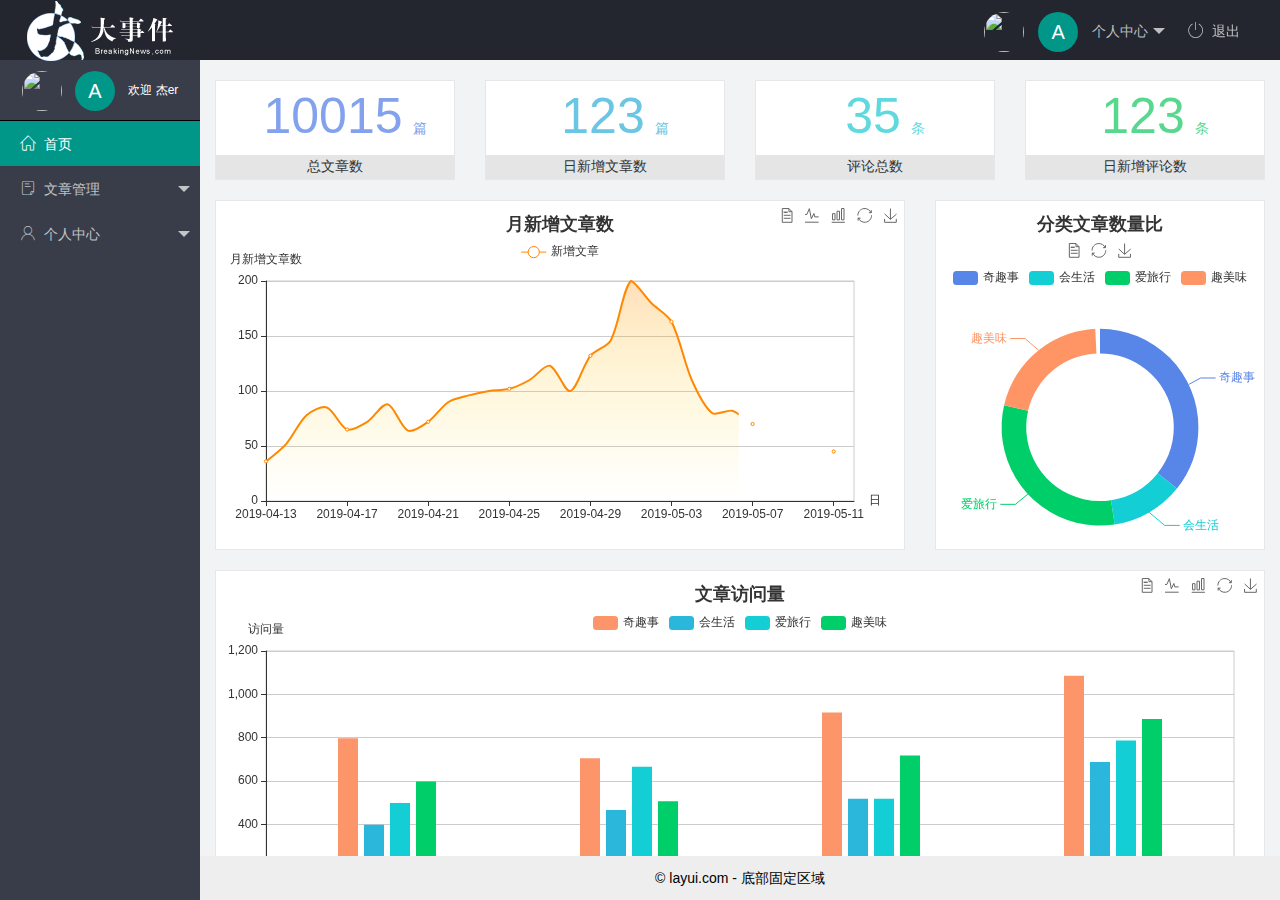
==== commit e2d981dd: "个人中心功能完成" ====
--- a/index.html
+++ b/index.html
@@ -28,9 +28,9 @@
             个人中心
           </a>
           <dl class="layui-nav-child">
-            <dd><a href="">基本资料</a></dd>
-            <dd><a href="">更换头像</a></dd>
-            <dd><a href="">重置密码</a></dd>
+            <dd><a href="/user/user_info.html" target="fm">基本资料</a></dd>
+            <dd><a href="/user/user_avatar.html" target="fm">更换头像</a></dd>
+            <dd><a href="/user/user_pwd.html" target="fm">重置密码</a></dd>
           </dl>
         </li>
         <li class="layui-nav-item"><a href="javascript:;" id="btnLogout">
@@ -67,11 +67,11 @@
             <a href="javascript:;">
               <span class="iconfont icon-user"></span>个人中心</a>
             <dl class="layui-nav-child">
-              <dd><a href="javascript:;">
+              <dd><a href="/user/user_info.html" target="fm">
                   <i class="layui-icon layui-icon-app"></i> 基本资料</a></dd>
-              <dd><a href="javascript:;">
+              <dd><a href="/user/user_avatar.html" target="fm">
                   <i class="layui-icon layui-icon-app"></i> 更换头像</a></dd>
-              <dd><a href="javascript:;">
+              <dd><a href="/user/user_pwd.html" target="fm">
                   <i class="layui-icon layui-icon-app"></i> 重置密码</a></dd>
             </dl>
           </li>
